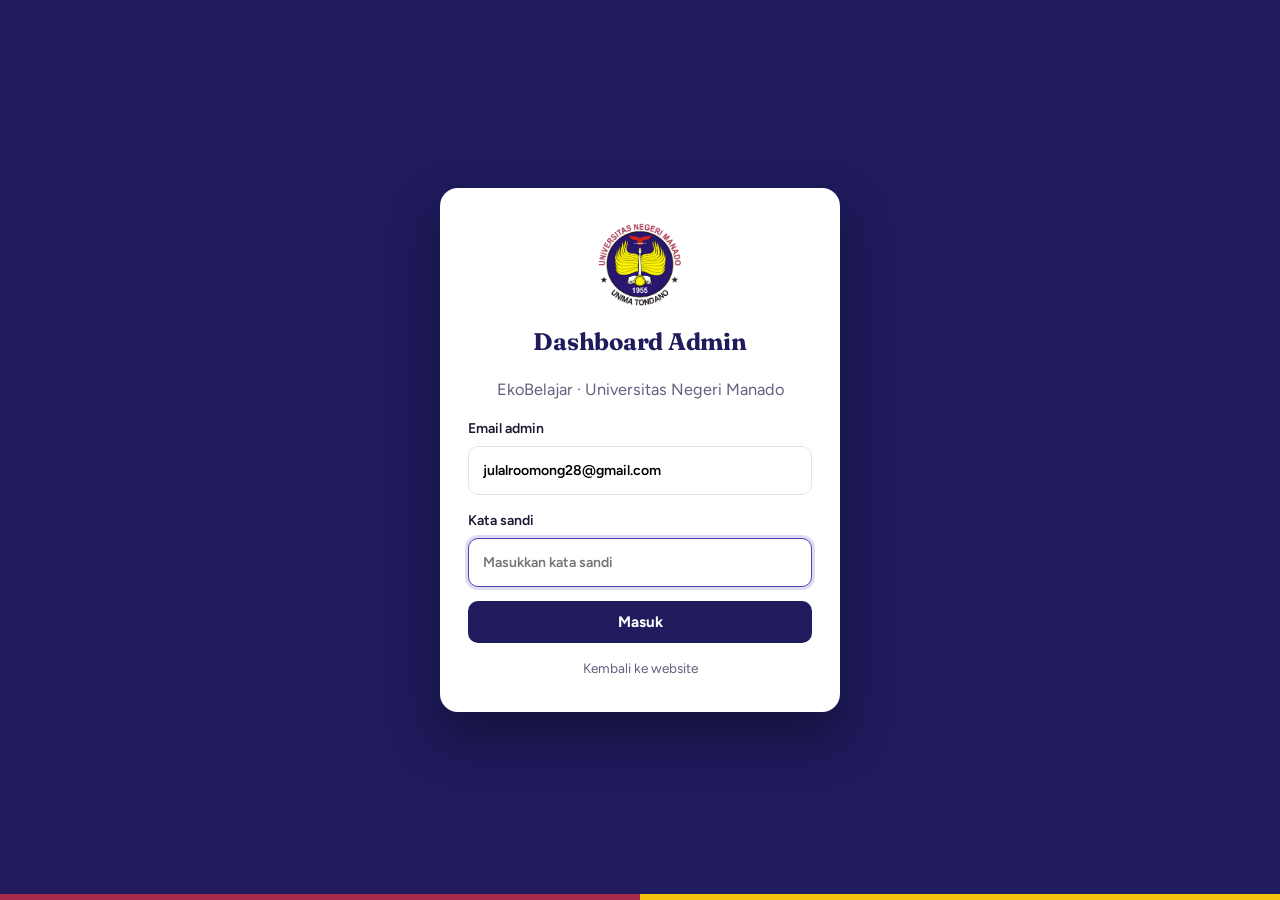
==== admin.html @ b22e3efe "Add files via upload" ====
<!DOCTYPE html>
<html lang="id">
<head>
  <meta charset="UTF-8">
  <meta name="viewport" content="width=device-width, initial-scale=1.0">
  <meta name="robots" content="noindex, nofollow">
  <title>Dashboard Admin - EkoBelajar</title>
  <link rel="preconnect" href="https://fonts.googleapis.com">
  <link rel="preconnect" href="https://fonts.gstatic.com" crossorigin>
  <link href="https://fonts.googleapis.com/css2?family=Fraunces:opsz,wght@9..144,600;9..144,700&family=Figtree:wght@400;500;600;700&display=swap" rel="stylesheet">
  <link rel="stylesheet" href="style.css">
  <link rel="stylesheet" href="admin.css">
</head>
<body class="admin-body">

  <!-- ===== LOGIN ===== -->
  <section id="login" class="login-wrap">
    <form id="loginForm" class="login-card" autocomplete="off">
      <img src="logo-unima.png" alt="Logo UNIMA" class="login-logo">
      <h1>Dashboard Admin</h1>
      <p class="muted">EkoBelajar · Universitas Negeri Manado</p>
      <label id="emailWrap" hidden>Email admin
        <input type="email" id="loginEmail" placeholder="email@contoh.com" autocomplete="username">
      </label>
      <label>Kata sandi
        <input type="password" id="loginPass" placeholder="Masukkan kata sandi" autofocus required>
      </label>
      <div id="loginMsg" class="ad-msg bad" hidden></div>
      <button type="submit" id="loginBtn" class="ad-primary wide">Masuk</button>
      <a href="index.html" class="back-link">Kembali ke website</a>
    </form>
  </section>

  <!-- ===== DASHBOARD ===== -->
  <div id="app" hidden>
    <header class="ad-top">
      <div class="container ad-top-in">
        <div class="ad-brand"><img src="logo-unima.png" alt=""><div><b>Dashboard Admin</b><small>EkoBelajar</small></div></div>
        <div class="ad-top-actions">
          <a href="index.html" target="_blank" rel="noopener" class="ad-link">Lihat website</a>
          <button type="button" id="logoutBtn" class="ad-ghost">Keluar</button>
        </div>
      </div>
    </header>

    <main class="container ad-main">

      <div class="ad-stats" id="stats"></div>

      <div class="ad-tabs" id="tabs">
        <button data-tab="lesson" class="active">Materi</button>
        <button data-tab="quiz">Kuis</button>
        <button data-tab="security">Keamanan</button>
      </div>
      <div id="adMsg" class="ad-msg" hidden></div>

      <!-- MATERI -->
      <section data-pane="lesson" class="ad-card">
        <h2 id="lfHeading">Tambah Materi Baru</h2>
        <form id="lessonForm" class="ad-form" autocomplete="off">
          <input type="hidden" id="lfId">
          <label>Judul materi *<input id="lfTitle" required placeholder="mis. Elastisitas Permintaan"></label>
          <div class="ad-row">
            <label>Topik *<input id="lfTopic" list="topicList" required placeholder="mis. Mikroekonomi"><datalist id="topicList"></datalist></label>
            <label>Menit baca<input id="lfMin" type="number" min="1" max="60" value="3"></label>
          </div>
          <label>Ringkasan singkat<input id="lfSummary" placeholder="Satu kalimat untuk kartu materi"></label>
          <label>Link video YouTube (opsional)<input id="lfVideo" placeholder="https://www.youtube.com/watch?v=..."></label>
          <div class="ad-row">
            <label>Foto/thumbnail (upload)<input id="lfFile" type="file" accept="image/*"></label>
            <label>atau URL foto<input id="lfImgUrl" placeholder="https://..."></label>
          </div>
          <small class="ad-hint">Kosongkan foto jika ada video: thumbnail asli YouTube dipakai otomatis.</small>
          <label>Isi materi *<textarea id="lfContent" rows="9" required placeholder="Tulis paragraf biasa.&#10;Baris kosong = paragraf baru.&#10;## Subjudul&#10;- poin daftar&#10;- **kata tebal**"></textarea></label>
          <label>Poin penting (satu poin per baris)<textarea id="lfPoints" rows="3"></textarea></label>
          <div class="ad-actions">
            <button type="submit" class="ad-primary" id="lfSubmit">Tambah Materi</button>
            <button type="button" id="lfCancel" hidden>Batal edit</button>
          </div>
        </form>
        <h3 class="ad-h">Daftar materi</h3>
        <div id="lessonList" class="ad-list"></div>
      </section>

      <!-- KUIS -->
      <section data-pane="quiz" class="ad-card" hidden>
        <h2 id="qfHeading">Tambah Soal Kuis</h2>
        <form id="quizForm" class="ad-form" autocomplete="off">
          <input type="hidden" id="qfIdx">
          <label>Pertanyaan *<textarea id="qfQ" rows="2" required></textarea></label>
          <p class="ad-hint">Isi 2–4 pilihan, lalu klik bulatan di kiri untuk menandai jawaban yang benar.</p>
          <div id="qfOpts"></div>
          <label>Penjelasan jawaban (opsional)<input id="qfWhy"></label>
          <div class="ad-actions">
            <button type="submit" class="ad-primary" id="qfSubmit">Tambah Soal</button>
            <button type="button" id="qfCancel" hidden>Batal edit</button>
          </div>
        </form>
        <h3 class="ad-h">Daftar soal</h3>
        <div id="quizList" class="ad-list"></div>
      </section>

      <!-- KEAMANAN -->
      <section data-pane="security" class="ad-card" hidden>
        <h2>Ganti kata sandi</h2>
        <div id="passStatus" class="ad-status"></div>
        <form id="passForm" class="ad-form narrow" autocomplete="off">
          <label>Kata sandi saat ini<input type="password" id="pwOld" required></label>
          <label>Kata sandi baru (min. 6 karakter)<input type="password" id="pwNew" minlength="6" required></label>
          <label>Ulangi kata sandi baru<input type="password" id="pwNew2" minlength="6" required></label>
          <div class="ad-actions"><button type="submit" class="ad-primary">Simpan kata sandi</button></div>
        </form>
        <div class="ad-note-box" id="passNote">
          <b>Cara kerja:</b> kata sandi admin disimpan di server Firebase. Setelah disimpan, kata sandi baru langsung berlaku di semua perangkat
          dan kata sandi lama berhenti berlaku. Tidak perlu mengunduh atau menimpa file apa pun.<br><br>
          <b>Catatan keamanan:</b> halaman admin ini hanya mengatur siapa yang bisa membuka dashboard. Materi dan soal tambahan masih tersimpan di browser ini.
        </div>
      </section>
    </main>
  </div>

  <script src="config.js"></script>
  <script src="data.js"></script>
  <script src="admin.js"></script>
</body>
</html>
---- style.css ----
/* EkoBelajar - warna diambil dari logo UNIMA: biru tua, merah marun, kuning emas */
:root {
  --navy: #1f1b5c; --navy-deep: #151240; --primary: #2a2578; --primary-dark: #1f1b5c; --primary-light: #4b44b8;
  --crimson: #a62b4b; --gold: #f4c20d; --accent: #f4c20d;
  --bg: #f6f5fb; --card: #fff; --line: #e3e1f1; --text: #1b1a33; --muted: #62607f;
  --tint: #ece9fb; --ok: #15803d; --bad: #b91c1c;
  --radius: 14px;
  --shadow: 0 1px 2px rgba(31,27,92,.06), 0 6px 18px rgba(31,27,92,.07);
  --shadow-lg: 0 2px 4px rgba(31,27,92,.08), 0 16px 36px rgba(31,27,92,.16);
  --serif: "Fraunces", Georgia, "Times New Roman", serif;
  --sans: "Figtree", "Segoe UI", system-ui, sans-serif;
}
* { box-sizing: border-box; margin: 0; padding: 0; }
html { scroll-behavior: smooth; scroll-padding-top: 80px; }
body { font-family: var(--sans); background: var(--bg); color: var(--text); line-height: 1.65; font-size: 1.02rem; -webkit-font-smoothing: antialiased; }
:focus-visible { outline: 3px solid var(--gold); outline-offset: 2px; }
.container { width: min(1120px, 92%); margin: 0 auto; }
h1, h2, h3 { font-family: var(--serif); letter-spacing: -.01em; }

/* Bar kampus */
.campusbar { background: #fff; box-shadow: 0 3px 0 var(--gold), 0 6px 0 var(--crimson); position: relative; z-index: 11; }
.campus-inner { display: flex; align-items: center; gap: 14px; padding: 10px 0; }
.logo-slot { position: relative; width: 56px; height: 56px; flex: none; display: grid; place-items: center; }
.logo-slot img { max-width: 100%; max-height: 100%; object-fit: contain; display: block; }
.logo-hint { display: none; font-size: .58rem; line-height: 1.15; text-align: center; color: var(--muted); font-weight: 700; }
.logo-slot.empty { border: 2px dashed var(--line); border-radius: 12px; }
.logo-slot.empty img { display: none; }
.logo-slot.empty .logo-hint { display: block; }
.campus-text { display: flex; flex-direction: column; line-height: 1.25; }
.campus-text strong { font-family: var(--serif); font-size: 1.15rem; color: var(--navy); }
.campus-text small { color: var(--muted); font-size: .85rem; }

/* Navbar */
.navbar { background: rgba(255,255,255,.9); backdrop-filter: blur(10px); border-bottom: 1px solid var(--line); position: sticky; top: 0; z-index: 10; }
.nav-inner { display: flex; justify-content: space-between; align-items: center; padding: 10px 0; }
.logo { font-family: var(--serif); font-weight: 700; font-size: 1.25rem; color: var(--navy); text-decoration: none; display: flex; align-items: center; gap: 10px; }
.navbar nav { display: flex; gap: 4px; }
.navbar nav a { color: var(--text); text-decoration: none; font-weight: 600; font-size: .95rem; padding: 8px 14px; border-radius: 8px; }
.navbar nav a:hover { background: var(--tint); color: var(--navy); }

/* Hero */
.hero { background: var(--navy); color: #fff; padding: 64px 0 72px; position: relative; overflow: hidden; }
.hero::after { content: ""; position: absolute; inset: auto 0 0 0; height: 5px; background: linear-gradient(90deg, var(--crimson) 0 50%, var(--gold) 50%); }
.hero-inner { display: grid; grid-template-columns: 1.1fr .9fr; gap: 48px; align-items: center; }
.pill { display: inline-block; background: rgba(255,255,255,.1); border: 1px solid rgba(255,255,255,.22); padding: 5px 14px; border-radius: 999px; font-size: .85rem; font-weight: 600; margin-bottom: 18px; }
.hero h1 { font-size: clamp(2.1rem, 4.8vw, 3.4rem); line-height: 1.12; font-weight: 700; margin-bottom: 16px; }
.hero p { max-width: 520px; color: rgba(255,255,255,.88); font-size: 1.06rem; margin-bottom: 26px; }
.hero-actions { display: flex; gap: 12px; flex-wrap: wrap; }
.btn { display: inline-block; background: var(--gold); color: var(--navy-deep); padding: 12px 26px; border-radius: 10px; text-decoration: none; font-weight: 700; transition: background .2s; }
.btn:hover { background: #ffd43b; }
.btn.ghost { background: transparent; color: #fff; border: 2px solid rgba(255,255,255,.5); padding: 10px 24px; }
.btn.ghost:hover { background: rgba(255,255,255,.12); }
.stats { display: flex; gap: 28px; margin-top: 34px; flex-wrap: wrap; }
.stats div { border-left: 3px solid var(--gold); padding-left: 12px; }
.stats b { display: block; font-family: var(--serif); font-size: 1.7rem; line-height: 1.1; }
.stats span { font-size: .85rem; color: rgba(255,255,255,.75); }
.hero-art { background: #fff; border-radius: 18px; padding: 14px; box-shadow: 0 24px 50px rgba(0,0,0,.35); }
.hero-art svg { width: 100%; height: auto; display: block; }
.hero-art { animation: bob 6s ease-in-out infinite; }
@keyframes bob { 50% { transform: translateY(-8px); } }
.hero-art .bar { transform-box: fill-box; transform-origin: bottom; animation: grow .8s var(--d) cubic-bezier(.2,.8,.2,1) backwards, breathe 3.6s calc(var(--d) + 1.8s) ease-in-out infinite; }
.hero-art .trend { stroke-dasharray: 300; animation: draw 1.1s 1.1s ease-out backwards; }
.hero-art .late { animation: show .5s 1.3s backwards; }
.hero-art .arrow { transform-box: fill-box; transform-origin: center; animation: show .3s 2.1s backwards, nudge 1.6s 2.4s ease-in-out infinite; }
.hero-art .cn { animation: drop .7s var(--d) cubic-bezier(.3,1.4,.5,1) backwards; }
.hero-art .fall { opacity: 0; animation: fall 3.2s 3s ease-in infinite; }
.hero-art .spark { opacity: 0; transform-box: fill-box; transform-origin: center; animation: twinkle 2.7s ease-in-out infinite; }
@keyframes grow { from { transform: scaleY(0); } }
@keyframes breathe { 50% { transform: scaleY(1.07); } }
@keyframes draw { from { stroke-dashoffset: 300; } }
@keyframes show { from { opacity: 0; } }
@keyframes nudge { 50% { transform: translate(5px, -4px); } }
@keyframes drop { from { opacity: 0; transform: translateY(-80px); } }
@keyframes fall { 0% { opacity: 0; transform: translateY(0); } 15% { opacity: 1; } 80% { opacity: 1; transform: translateY(94px); } 100% { opacity: 0; transform: translateY(98px); } }
@keyframes twinkle { 0%, 100% { opacity: 0; transform: scale(.3) rotate(0); } 50% { opacity: 1; transform: scale(1) rotate(45deg); } }

/* Section */
section { padding: 52px 0 8px; }
.sec-head { margin-bottom: 22px; }
h2 { font-size: 1.9rem; font-weight: 700; color: var(--navy); line-height: 1.2; }
.sec-sub { color: var(--muted); margin-top: 6px; max-width: 60ch; }

.progress-wrap { background: #fff; border: 1px solid var(--line); border-radius: var(--radius); padding: 14px 18px; margin-bottom: 18px; }
.progress-label { display: flex; justify-content: space-between; gap: 10px; font-size: .9rem; font-weight: 600; margin-bottom: 8px; }
.progress { height: 8px; background: var(--tint); border-radius: 999px; overflow: hidden; }
#progressBar { height: 100%; width: 0; background: var(--crimson); border-radius: 999px; transition: width .5s; }

.toolbar { display: flex; flex-wrap: wrap; gap: 12px; align-items: center; margin-bottom: 24px; }
#search { flex: 1 1 240px; padding: 11px 18px; border: 1.5px solid var(--line); background: #fff; border-radius: 10px; font: inherit; }
#search:focus { outline: none; border-color: var(--primary-light); box-shadow: 0 0 0 3px rgba(75,68,184,.18); }
.filters { display: flex; flex-wrap: wrap; gap: 8px; }
.filter-btn { border: 1.5px solid var(--line); background: #fff; padding: 8px 16px; border-radius: 999px; cursor: pointer; font: inherit; font-size: .88rem; font-weight: 600; color: var(--text); }
.filter-btn:hover { border-color: var(--primary-light); }
.filter-btn.active { background: var(--navy); border-color: var(--navy); color: #fff; }

/* Kartu materi */
.grid { display: grid; grid-template-columns: repeat(auto-fill, minmax(290px, 1fr)); gap: 22px; }
.card { position: relative; background: var(--card); border-radius: var(--radius); overflow: hidden; border: 1px solid var(--line); box-shadow: var(--shadow); cursor: pointer; transition: box-shadow .2s, border-color .2s; display: flex; flex-direction: column; text-align: left; font: inherit; color: inherit; }
.card:hover, .card:focus-visible { box-shadow: var(--shadow-lg); border-color: #c9c5ea; }
.thumb { position: relative; aspect-ratio: 16/10; overflow: hidden; background: var(--tint); }
.thumb img { width: 100%; height: 100%; object-fit: cover; display: block; }
.cover { width: 100%; height: 100%; display: grid; place-items: center; font-size: 4rem; background: var(--g); position: relative; }
.cover span { filter: drop-shadow(0 6px 10px rgba(0,0,0,.25)); }
.play { position: absolute; right: 10px; bottom: 10px; background: rgba(21,18,64,.85); color: #fff; font-size: .75rem; font-weight: 600; padding: 4px 11px; border-radius: 999px; }
.badge-done { position: absolute; left: 10px; top: 10px; background: var(--ok); color: #fff; font-size: .75rem; font-weight: 700; padding: 3px 11px; border-radius: 999px; }
.card-body { padding: 16px 18px 18px; display: flex; flex-direction: column; flex: 1; }
.card-body h3 { font-size: 1.12rem; margin: 8px 0 4px; line-height: 1.3; color: var(--navy); }
.card-body p { color: var(--muted); font-size: .92rem; flex: 1; }
.open-link { margin-top: 12px; font-weight: 700; color: var(--crimson); font-size: .92rem; }
.tag { display: inline-block; background: var(--tint); color: var(--navy); font-size: .76rem; font-weight: 700; padding: 3px 11px; border-radius: 999px; width: fit-content; }
.empty { color: var(--muted); text-align: center; padding: 30px; }

/* Modal */
.modal { position: fixed; inset: 0; background: rgba(21,18,64,.72); backdrop-filter: blur(4px); display: flex; align-items: center; justify-content: center; padding: 16px; z-index: 50; animation: fade .2s; }
.modal[hidden] { display: none; }
@keyframes fade { from { opacity: 0; } }
@keyframes pop { from { opacity: 0; transform: translateY(16px); } }
.modal-box { background: #fff; border-radius: 18px; width: min(800px, 100%); max-height: 92vh; overflow-y: auto; position: relative; animation: pop .25s; }
.modal-pad { padding: 22px 30px 28px; }
.close { position: absolute; top: 12px; right: 14px; width: 38px; height: 38px; border-radius: 50%; background: rgba(21,18,64,.7); border: none; font-size: 1.6rem; line-height: 1; cursor: pointer; color: #fff; z-index: 3; }
.close:hover { background: var(--crimson); }
.modal-media { background: #000; }
.modal-media img, .modal-media video { width: 100%; display: block; }
.modal-media .ratio { position: relative; padding-top: 56.25%; }
.modal-media iframe { position: absolute; inset: 0; width: 100%; height: 100%; border: 0; }
.modal-media .cover { aspect-ratio: 16/5; font-size: 3.6rem; }
.modal-media .yt-link { display: block; text-align: center; padding: 10px; background: var(--navy-deep); color: #fff; font-size: .85rem; font-weight: 600; text-decoration: none; }
.modal-media .yt-link:hover { background: var(--crimson); }
.modal-meta { display: flex; align-items: center; gap: 12px; flex-wrap: wrap; }
.time { color: var(--muted); font-size: .85rem; }
#modalTitle { font-size: 1.75rem; margin: 8px 0 12px; line-height: 1.2; color: var(--navy); }
.modal-body { max-width: 68ch; }
.modal-body p { margin-bottom: 12px; }
.modal-body h4 { margin: 20px 0 6px; color: var(--navy); font-family: var(--serif); font-size: 1.12rem; }
.modal-body ul { margin: 8px 0 12px 22px; }
.modal-body li { margin-bottom: 6px; }
.diagram { background: var(--bg); border: 1px solid var(--line); border-radius: 12px; padding: 12px; margin: 14px 0; }
.diagram svg { width: 100%; max-width: 380px; height: auto; display: block; margin: 0 auto; }
.diagram figcaption { text-align: center; color: var(--muted); font-size: .82rem; margin-top: 6px; }
.example { background: #fff8e1; border-left: 4px solid var(--gold); padding: 12px 16px; border-radius: 4px 10px 10px 4px; margin: 14px 0; }
.points { background: var(--tint); border-radius: 12px; padding: 16px 20px; margin-top: 16px; }
.points:empty { display: none; }
.points h4 { color: var(--navy); margin-bottom: 6px; font-family: var(--serif); }
.points ul { margin-left: 20px; }
.modal-nav { display: flex; justify-content: space-between; align-items: center; gap: 10px; margin-top: 22px; flex-wrap: wrap; }
.nav-btn { background: #fff; border: 1.5px solid var(--line); color: var(--text); padding: 9px 18px; border-radius: 10px; cursor: pointer; font: inherit; font-weight: 600; }
.nav-btn:hover:not(:disabled) { border-color: var(--navy); color: var(--navy); }
.nav-btn:disabled { opacity: .35; cursor: default; }
.done-btn { background: var(--navy); color: #fff; border: none; padding: 10px 22px; border-radius: 10px; cursor: pointer; font: inherit; font-weight: 700; }
.done-btn:hover { background: var(--primary-light); }
.done-btn.is-done { background: var(--ok); }

/* Kuis */
.quiz { background: #fff; border: 1px solid var(--line); border-radius: var(--radius); padding: 28px; box-shadow: var(--shadow); margin-bottom: 30px; max-width: 760px; }
.quiz h3 { margin-bottom: 16px; font-size: 1.3rem; line-height: 1.35; color: var(--navy); }
.quiz-bar { height: 6px; background: var(--tint); border-radius: 999px; overflow: hidden; margin-bottom: 14px; }
.quiz-bar div { height: 100%; background: var(--crimson); transition: width .4s; }
.quiz .info { color: var(--muted); font-size: .9rem; margin-bottom: 8px; font-weight: 600; }
#opts { counter-reset: o; }
.option { display: flex; align-items: center; gap: 12px; width: 100%; text-align: left; padding: 12px 16px; margin-bottom: 10px; border: 1.5px solid var(--line); background: #fff; border-radius: 10px; cursor: pointer; font: inherit; color: var(--text); }
.option::before { counter-increment: o; content: counter(o, upper-alpha); flex: none; width: 28px; height: 28px; border-radius: 50%; background: var(--tint); color: var(--navy); font-weight: 700; font-size: .85rem; display: grid; place-items: center; }
.option:hover:not(:disabled) { border-color: var(--primary-light); background: #f8f7ff; }
.option:disabled { cursor: default; }
.option.correct { background: #e8f7ee; border-color: var(--ok); }
.option.correct::before { content: "✓"; background: var(--ok); color: #fff; }
.option.wrong { background: #fdecec; border-color: var(--bad); }
.option.wrong::before { content: "✕"; background: var(--bad); color: #fff; }
.next { margin-top: 8px; background: var(--navy); color: #fff; border: none; padding: 11px 26px; border-radius: 10px; cursor: pointer; font: inherit; font-weight: 700; }
.next:hover { background: var(--primary-light); }
.result { text-align: center; padding: 10px; }
.result .big { font-family: var(--serif); font-size: 3.4rem; font-weight: 700; color: var(--crimson); line-height: 1.2; }

.about { background: #fff; border: 1px solid var(--line); border-radius: var(--radius); padding: 22px 26px; max-width: 760px; }
.team-title { margin: 28px 0 12px; font-size: 1.25rem; color: var(--navy); }
.team-stage { position: relative; }
.team { display: grid; grid-template-columns: repeat(auto-fit, minmax(240px, 1fr)); gap: 22px; max-width: 640px; position: relative; z-index: 1; }
.member { position: relative; overflow: hidden; background: #fff; border: 1px solid var(--line); border-radius: 18px; padding: 0 20px 24px; text-align: center; box-shadow: var(--shadow); transform: perspective(800px) rotateX(var(--rx, 0deg)) rotateY(var(--ry, 0deg)); transition: transform .15s ease-out, box-shadow .3s; }
.member:hover { box-shadow: var(--shadow-lg); }
.member::before { content: ""; display: block; height: 84px; margin: 0 -20px; background: linear-gradient(120deg, var(--navy), #3a34a0 55%, var(--crimson)); background-size: 220% 100%; animation: band 7s ease-in-out infinite alternate; }
.member::after { content: ""; position: absolute; top: 0; left: -60%; width: 35%; height: 84px; background: linear-gradient(100deg, transparent, rgba(255,255,255,.4), transparent); transform: skewX(-20deg); transition: left .9s; }
.member:hover::after { left: 130%; }
.avatar-ring { position: relative; width: 98px; height: 98px; margin: -49px auto 12px; }
.avatar-ring::before { content: ""; position: absolute; inset: 0; border-radius: 50%; background: conic-gradient(var(--gold), var(--crimson), var(--navy), var(--gold)); animation: spin 5s linear infinite; }
.avatar { position: absolute; inset: 5px; border-radius: 50%; background: var(--navy); color: #fff; font-family: var(--serif); font-weight: 700; font-size: 1.9rem; display: grid; place-items: center; border: 3px solid #fff; animation: pulse 3.2s ease-in-out infinite; }
.avatar.alt { background: var(--crimson); }
.member h4 { font-family: var(--serif); font-size: 1.25rem; color: var(--navy); line-height: 1.3; }
.nim { display: inline-block; margin: 8px 0 6px; padding: 3px 14px; border-radius: 999px; background: #fff4cc; color: #6b4e00; font-weight: 700; font-size: .85rem; }
.member p { color: var(--muted); font-size: .9rem; }
.js .reveal:not(.in) { opacity: 0; }
.reveal.in { animation: rise .8s var(--d, 0s) cubic-bezier(.2,.8,.2,1) backwards; }
@keyframes rise { from { opacity: 0; transform: translateY(36px) scale(.95); } }
@keyframes spin { to { transform: rotate(360deg); } }
@keyframes band { to { background-position: 100% 0; } }
@keyframes pulse { 50% { transform: scale(1.05); } }
@media (prefers-reduced-motion: reduce) {
  .member, .member::before, .avatar-ring::before, .avatar, .reveal.in { animation: none; transition: none; }
  .js .reveal:not(.in) { opacity: 1; }
}
code { background: var(--tint); padding: 2px 8px; border-radius: 6px; font-size: .9em; }
.footer { text-align: center; padding: 26px 0; margin-top: 48px; background: var(--navy-deep); color: rgba(255,255,255,.78); font-size: .9rem; }
.foot-admin { color: inherit; opacity: .55; text-decoration: none; font-size: .85em; }
.foot-admin:hover { opacity: 1; text-decoration: underline; }

@media (max-width: 800px) {
  .hero { padding: 44px 0 56px; }
  .hero-inner { grid-template-columns: 1fr; gap: 32px; }
  .hero-art { max-width: 380px; }
}
@media (max-width: 600px) {
  .navbar nav a { padding: 6px 10px; font-size: .9rem; }
  .campus-text strong { font-size: 1rem; }
  .modal-pad { padding: 18px; }
  #modalTitle { font-size: 1.4rem; }
  .modal-nav { justify-content: center; }
  .quiz { padding: 20px 16px; }
}
@media (prefers-reduced-motion: reduce) {
  html { scroll-behavior: auto; }
  .hero-art, .hero-art * { animation: none !important; }
  .hero-art .fall, .hero-art .spark { display: none; }
  .modal, .modal-box { animation: none; }
}
---- admin.css ----
[hidden] { display: none !important; }
.admin-body { background: var(--bg); min-height: 100vh; }
.muted { color: var(--muted); }

/* Login */
.login-wrap { min-height: 100vh; display: grid; place-items: center; padding: 20px; background: var(--navy); position: relative; }
.login-wrap::after { content: ""; position: absolute; inset: auto 0 0 0; height: 6px; background: linear-gradient(90deg, var(--crimson) 0 50%, var(--gold) 50%); }
.login-card { background: #fff; border-radius: 18px; padding: 32px 28px; width: min(400px, 100%); display: grid; gap: 14px; text-align: center; box-shadow: 0 24px 50px rgba(0,0,0,.35); }
.login-card label { display: grid; gap: 6px; text-align: left; font-weight: 600; font-size: .88rem; }
.login-card input { padding: 12px 14px; border: 1.5px solid var(--line); border-radius: 10px; font: inherit; }
.login-card input:focus { outline: none; border-color: var(--primary-light); box-shadow: 0 0 0 3px rgba(75,68,184,.18); }
.login-logo { width: 88px; height: 88px; object-fit: contain; margin: 0 auto; }
.login-card h1 { font-size: 1.5rem; color: var(--navy); }
.back-link { color: var(--muted); font-size: .85rem; text-decoration: none; }
.back-link:hover { color: var(--navy); text-decoration: underline; }
.wide { width: 100%; padding: 12px; }
.login-card .ad-primary { background: var(--navy); color: #fff; border: none; border-radius: 10px; font: 700 .95rem var(--sans); cursor: pointer; }
.login-card .ad-primary:hover { background: var(--primary-light); }

/* Header */
.ad-top { background: #fff; border-bottom: 1px solid var(--line); box-shadow: 0 3px 0 var(--gold), 0 6px 0 var(--crimson); position: sticky; top: 0; z-index: 20; }
.ad-top-in { display: flex; justify-content: space-between; align-items: center; padding: 10px 0; gap: 12px; }
.ad-brand { display: flex; align-items: center; gap: 12px; }
.ad-brand img { width: 44px; height: 44px; object-fit: contain; }
.ad-brand b { display: block; line-height: 1.2; font-family: var(--serif); color: var(--navy); }
.ad-brand small { color: var(--muted); }
.ad-top-actions { display: flex; gap: 10px; align-items: center; }
.ad-link { color: var(--navy); text-decoration: none; font-weight: 600; font-size: .88rem; padding: 8px 14px; border-radius: 8px; }
.ad-link:hover { background: var(--tint); }
.ad-ghost { background: #fff; color: var(--navy); border: 1.5px solid var(--navy); padding: 7px 16px; border-radius: 8px; font: 700 .85rem var(--sans); cursor: pointer; }
.ad-ghost:hover { background: var(--navy); color: #fff; }

.ad-main { padding: 28px 0 60px; }
.ad-warn { background: #fff4d6; color: #7a5200; border: 1px solid #f3d98a; padding: 12px 16px; border-radius: 10px; margin-bottom: 16px; font-size: .9rem; }
.ad-stats { display: grid; grid-template-columns: repeat(auto-fit, minmax(160px, 1fr)); gap: 14px; margin-bottom: 22px; }
.ad-stat { background: #fff; border: 1px solid var(--line); border-radius: 12px; padding: 14px 18px; border-top: 3px solid var(--crimson); }
.ad-stat:nth-child(even) { border-top-color: var(--gold); }
.ad-stat b { display: block; font-family: var(--serif); font-size: 1.8rem; line-height: 1.1; color: var(--navy); }
.ad-stat span { color: var(--muted); font-size: .82rem; font-weight: 600; }

.ad-tabs { display: flex; gap: 6px; margin: 14px 0; flex-wrap: wrap; }
.ad-tabs button { background: #fff; border: 1.5px solid var(--line); padding: 9px 16px; border-radius: 999px; font: 700 .9rem var(--sans); color: var(--muted); cursor: pointer; }
.ad-tabs button:hover { border-color: var(--primary-light); color: var(--navy); }
.ad-tabs button.active { background: var(--navy); border-color: var(--navy); color: #fff; }

.ad-card { background: #fff; border: 1px solid var(--line); border-radius: 16px; padding: 24px 26px 28px; box-shadow: var(--shadow); }
.ad-card h2 { margin-bottom: 14px; font-size: 1.3rem; }
.ad-h { margin: 24px 0 8px; font-size: 1.1rem; color: var(--navy); }
.ad-steps { margin: 6px 0 16px 20px; display: grid; gap: 4px; }
.ad-note-box { margin-top: 20px; padding: 14px 16px; background: var(--bg); border: 1px solid var(--line); border-radius: 10px; font-size: .86rem; color: #3b3a58; }
.ad-status { margin: 0 0 16px; padding: 12px 16px; border-radius: 10px; font-size: .9rem; background: #e8f7ee; color: #14532d; }
.ad-status.pending { background: #fff4d6; color: #7a5200; }
.ad-tag { display: inline-block; font-size: .7rem; font-weight: 700; padding: 2px 8px; border-radius: 999px; background: #ebebf3; color: #4a4966; margin-left: 6px; vertical-align: middle; }
.ad-tag.new { background: var(--tint); color: var(--navy); }
.ad-hint, .ad-note { color: var(--muted); font-size: .85rem; }

.ad-form { display: grid; gap: 12px; }
.ad-form.narrow { max-width: 420px; }
.ad-form label { display: grid; gap: 4px; font-size: .85rem; font-weight: 600; }
.ad-form input:not([type=radio]):not([type=file]), .ad-form textarea { width: 100%; padding: 10px 12px; border: 1.5px solid var(--line); border-radius: 10px; font: inherit; font-weight: 400; background: #fff; }
.ad-form input:focus, .ad-form textarea:focus { outline: none; border-color: var(--primary-light); box-shadow: 0 0 0 3px rgba(75,68,184,.18); }
.ad-row { display: grid; grid-template-columns: repeat(auto-fit, minmax(180px, 1fr)); gap: 12px; }
.ad-opt { display: flex; align-items: center; gap: 10px; margin-bottom: 8px; }
.ad-opt input[type=radio] { accent-color: var(--crimson); width: 18px; height: 18px; flex: none; }
.ad-actions { display: flex; flex-wrap: wrap; gap: 10px; }
.ad-actions button, .ad-file, .ad-item button { padding: 9px 18px; border-radius: 8px; border: 1.5px solid var(--line); background: #fff; font: 700 .85rem var(--sans); cursor: pointer; color: var(--text); }
.ad-actions button:hover, .ad-file:hover, .ad-item button:hover { border-color: var(--navy); }
.ad-actions .ad-primary { background: var(--navy); color: #fff; border-color: var(--navy); }
.ad-actions .ad-primary:hover { background: var(--primary-light); border-color: var(--primary-light); }
.ad-danger { color: var(--bad) !important; border-color: #f2c4c4 !important; }
.ad-list { display: grid; gap: 8px; }
.ad-item { display: flex; justify-content: space-between; align-items: center; gap: 12px; padding: 10px 14px; background: var(--bg); border: 1px solid var(--line); border-radius: 10px; font-size: .9rem; }
.ad-item span:last-child { display: flex; gap: 6px; flex: none; }
.ad-item button { padding: 5px 12px; }
.ad-msg { padding: 10px 14px; border-radius: 10px; background: #e8f7ee; color: #14532d; font-weight: 600; font-size: .88rem; margin-bottom: 12px; }
.ad-msg.bad { background: #fdecec; color: #8f1d1d; }
@media (max-width: 640px) { .ad-card { padding: 18px 16px 22px; } .ad-link { display: none; } }
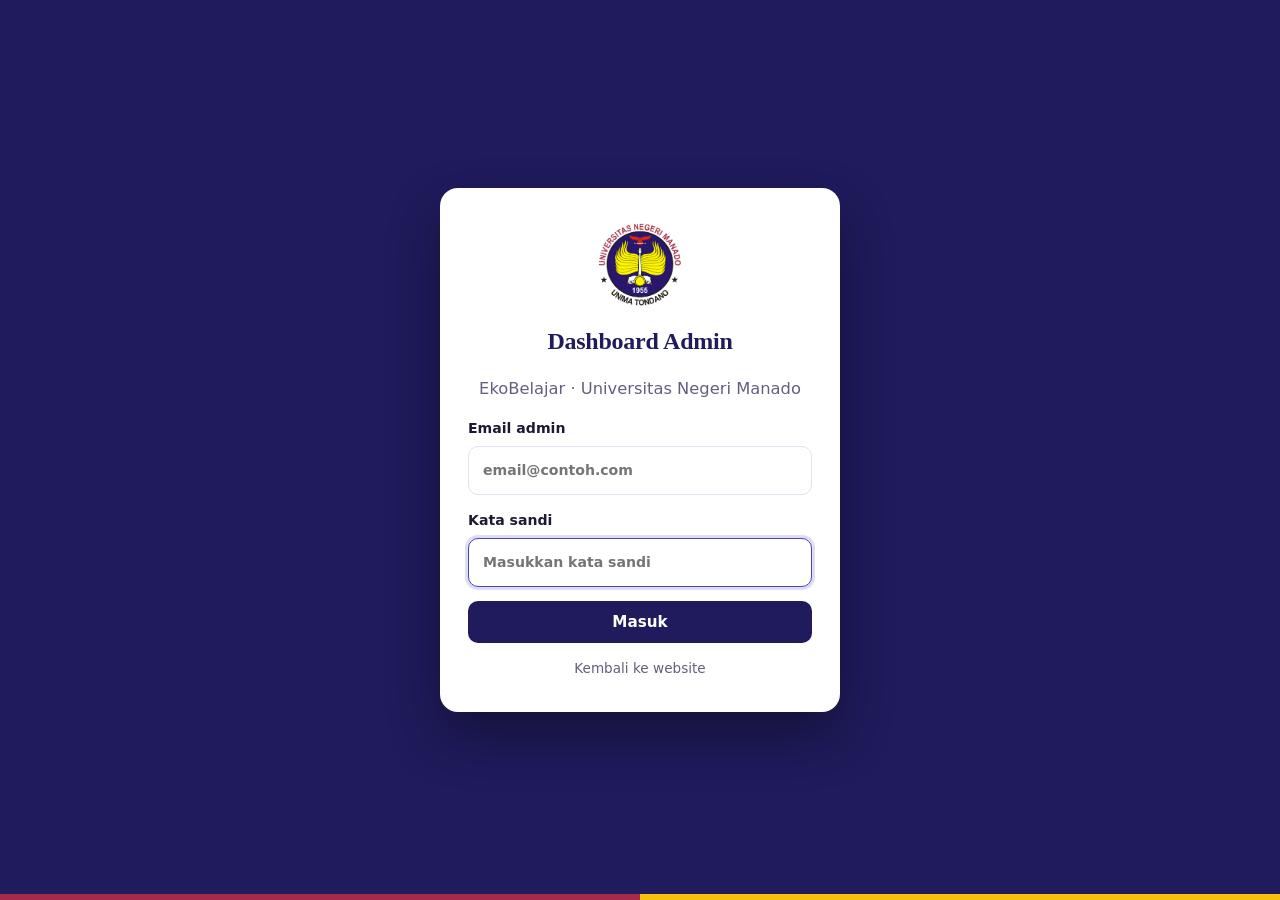
==== commit 8398676e: "Add files via upload" ====
--- a/admin.html
+++ b/admin.html
@@ -4,6 +4,9 @@
   <meta charset="UTF-8">
   <meta name="viewport" content="width=device-width, initial-scale=1.0">
   <meta name="robots" content="noindex, nofollow">
+  <meta http-equiv="Content-Security-Policy" content="default-src 'self'; script-src 'self'; style-src 'self' 'unsafe-inline' https://fonts.googleapis.com; font-src https://fonts.gstatic.com; img-src 'self' data: https:; media-src 'self' data:; frame-src https://www.youtube.com; connect-src 'self' https://identitytoolkit.googleapis.com; object-src 'none'; base-uri 'self'; form-action 'self'">
+  <meta name="referrer" content="strict-origin-when-cross-origin">
+  <script src="security.js"></script>
   <title>Dashboard Admin - EkoBelajar</title>
   <link rel="preconnect" href="https://fonts.googleapis.com">
   <link rel="preconnect" href="https://fonts.gstatic.com" crossorigin>
@@ -20,7 +23,7 @@
       <h1>Dashboard Admin</h1>
       <p class="muted">EkoBelajar · Universitas Negeri Manado</p>
       <label id="emailWrap" hidden>Email admin
-        <input type="email" id="loginEmail" placeholder="email@contoh.com" autocomplete="username">
+        <input type="email" id="loginEmail" placeholder="email@contoh.com" autocomplete="username" spellcheck="false">
       </label>
       <label>Kata sandi
         <input type="password" id="loginPass" placeholder="Masukkan kata sandi" autofocus required>
@@ -106,8 +109,8 @@
         <div id="passStatus" class="ad-status"></div>
         <form id="passForm" class="ad-form narrow" autocomplete="off">
           <label>Kata sandi saat ini<input type="password" id="pwOld" required></label>
-          <label>Kata sandi baru (min. 6 karakter)<input type="password" id="pwNew" minlength="6" required></label>
-          <label>Ulangi kata sandi baru<input type="password" id="pwNew2" minlength="6" required></label>
+          <label>Kata sandi baru (min. 10 karakter, huruf dan angka)<input type="password" id="pwNew" minlength="10" required></label>
+          <label>Ulangi kata sandi baru<input type="password" id="pwNew2" minlength="10" required></label>
           <div class="ad-actions"><button type="submit" class="ad-primary">Simpan kata sandi</button></div>
         </form>
         <div class="ad-note-box" id="passNote">
--- a/style.css
+++ b/style.css
@@ -173,7 +173,7 @@
 .about { background: #fff; border: 1px solid var(--line); border-radius: var(--radius); padding: 22px 26px; max-width: 760px; }
 .team-title { margin: 28px 0 12px; font-size: 1.25rem; color: var(--navy); }
 .team-stage { position: relative; }
-.team { display: grid; grid-template-columns: repeat(auto-fit, minmax(240px, 1fr)); gap: 22px; max-width: 640px; position: relative; z-index: 1; }
+.team { display: grid; grid-template-columns: repeat(auto-fit, minmax(240px, 1fr)); gap: 22px; max-width: 960px; position: relative; z-index: 1; }
 .member { position: relative; overflow: hidden; background: #fff; border: 1px solid var(--line); border-radius: 18px; padding: 0 20px 24px; text-align: center; box-shadow: var(--shadow); transform: perspective(800px) rotateX(var(--rx, 0deg)) rotateY(var(--ry, 0deg)); transition: transform .15s ease-out, box-shadow .3s; }
 .member:hover { box-shadow: var(--shadow-lg); }
 .member::before { content: ""; display: block; height: 84px; margin: 0 -20px; background: linear-gradient(120deg, var(--navy), #3a34a0 55%, var(--crimson)); background-size: 220% 100%; animation: band 7s ease-in-out infinite alternate; }
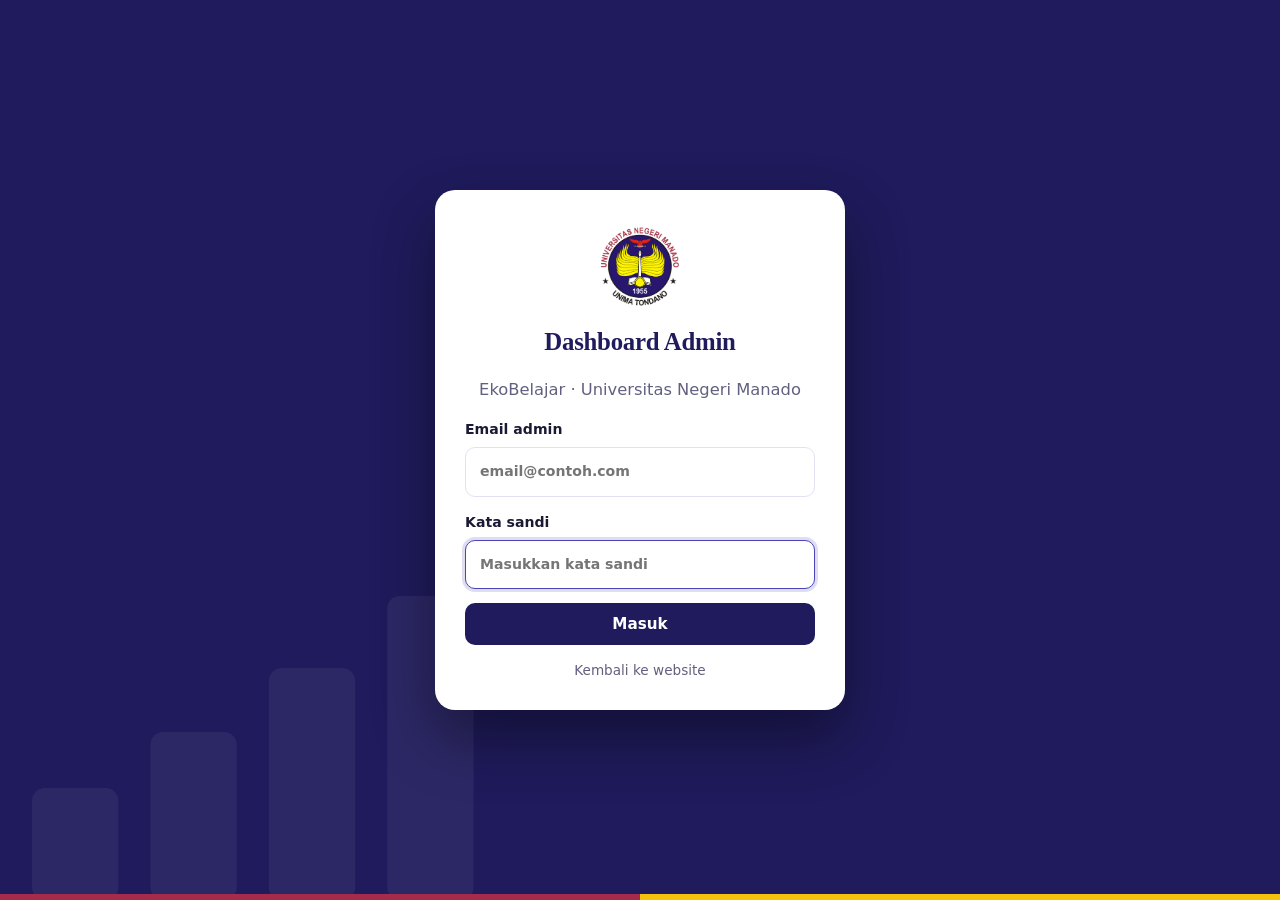
==== commit f2608f09: "Add files via upload" ====
--- a/admin.html
+++ b/admin.html
@@ -35,76 +35,121 @@
   </section>
 
   <!-- ===== DASHBOARD ===== -->
-  <div id="app" hidden>
-    <header class="ad-top">
-      <div class="container ad-top-in">
-        <div class="ad-brand"><img src="logo-unima.png" alt=""><div><b>Dashboard Admin</b><small>EkoBelajar</small></div></div>
-        <div class="ad-top-actions">
-          <a href="index.html" target="_blank" rel="noopener" class="ad-link">Lihat website</a>
-          <button type="button" id="logoutBtn" class="ad-ghost">Keluar</button>
-        </div>
+  <div id="app" class="ad-shell" hidden>
+
+    <aside class="ad-side">
+      <div class="ad-brand">
+        <img src="logo-unima.png" alt="">
+        <div><b>EkoBelajar</b><small>Dashboard admin</small></div>
       </div>
-    </header>
 
-    <main class="container ad-main">
+      <nav class="ad-tabs" id="tabs" aria-label="Menu dashboard">
+        <button type="button" data-tab="lesson" class="active">
+          <svg viewBox="0 0 24 24" aria-hidden="true"><path d="M4 5.5A2.5 2.5 0 0 1 6.5 3H20v15H6.5A2.5 2.5 0 0 0 4 20.5v-15Z"/><path d="M4 20.5A2.5 2.5 0 0 0 6.5 23H20v-5"/></svg>
+          Materi
+        </button>
+        <button type="button" data-tab="quiz">
+          <svg viewBox="0 0 24 24" aria-hidden="true"><circle cx="12" cy="12" r="9"/><path d="M9.5 9.5a2.6 2.6 0 1 1 3.6 2.4c-.7.4-1.1.9-1.1 1.6"/><path d="M12 17h.01"/></svg>
+          Kuis
+        </button>
+        <button type="button" data-tab="security">
+          <svg viewBox="0 0 24 24" aria-hidden="true"><rect x="4.5" y="10.5" width="15" height="10" rx="2.5"/><path d="M8 10.5V8a4 4 0 0 1 8 0v2.5"/></svg>
+          Keamanan
+        </button>
+      </nav>
+
+      <div class="ad-side-foot">
+        <a href="index.html" target="_blank" rel="noopener" class="ad-link">Lihat website</a>
+        <button type="button" id="logoutBtn" class="ad-ghost">Keluar</button>
+      </div>
+    </aside>
+
+    <main class="ad-main">
+      <header class="ad-head">
+        <h1>Kelola konten belajar</h1>
+        <p>Tambah, ubah, atau hapus materi dan soal kuis yang tampil di website.</p>
+      </header>
 
       <div class="ad-stats" id="stats"></div>
-
-      <div class="ad-tabs" id="tabs">
-        <button data-tab="lesson" class="active">Materi</button>
-        <button data-tab="quiz">Kuis</button>
-        <button data-tab="security">Keamanan</button>
-      </div>
-      <div id="adMsg" class="ad-msg" hidden></div>
+      <div id="adMsg" class="ad-msg" role="status" hidden></div>
 
       <!-- MATERI -->
-      <section data-pane="lesson" class="ad-card">
-        <h2 id="lfHeading">Tambah Materi Baru</h2>
-        <form id="lessonForm" class="ad-form" autocomplete="off">
-          <input type="hidden" id="lfId">
-          <label>Judul materi *<input id="lfTitle" required placeholder="mis. Elastisitas Permintaan"></label>
-          <div class="ad-row">
-            <label>Topik *<input id="lfTopic" list="topicList" required placeholder="mis. Mikroekonomi"><datalist id="topicList"></datalist></label>
-            <label>Menit baca<input id="lfMin" type="number" min="1" max="60" value="3"></label>
-          </div>
-          <label>Ringkasan singkat<input id="lfSummary" placeholder="Satu kalimat untuk kartu materi"></label>
-          <label>Link video YouTube (opsional)<input id="lfVideo" placeholder="https://www.youtube.com/watch?v=..."></label>
-          <div class="ad-row">
-            <label>Foto/thumbnail (upload)<input id="lfFile" type="file" accept="image/*"></label>
-            <label>atau URL foto<input id="lfImgUrl" placeholder="https://..."></label>
-          </div>
-          <small class="ad-hint">Kosongkan foto jika ada video: thumbnail asli YouTube dipakai otomatis.</small>
-          <label>Isi materi *<textarea id="lfContent" rows="9" required placeholder="Tulis paragraf biasa.&#10;Baris kosong = paragraf baru.&#10;## Subjudul&#10;- poin daftar&#10;- **kata tebal**"></textarea></label>
-          <label>Poin penting (satu poin per baris)<textarea id="lfPoints" rows="3"></textarea></label>
-          <div class="ad-actions">
-            <button type="submit" class="ad-primary" id="lfSubmit">Tambah Materi</button>
-            <button type="button" id="lfCancel" hidden>Batal edit</button>
-          </div>
-        </form>
-        <h3 class="ad-h">Daftar materi</h3>
-        <div id="lessonList" class="ad-list"></div>
+      <section data-pane="lesson" class="ad-split">
+        <div class="ad-card">
+          <h2 id="lfHeading">Tambah Materi Baru</h2>
+          <form id="lessonForm" class="ad-form" autocomplete="off">
+            <input type="hidden" id="lfId">
+
+            <div class="ad-group">
+              <h3>Informasi dasar</h3>
+              <label>Judul materi *<input id="lfTitle" required placeholder="mis. Elastisitas Permintaan"></label>
+              <div class="ad-row">
+                <label>Topik *<input id="lfTopic" list="topicList" required placeholder="mis. Mikroekonomi"><datalist id="topicList"></datalist></label>
+                <label>Menit baca<input id="lfMin" type="number" min="1" max="60" value="3"></label>
+              </div>
+              <label>Ringkasan singkat<input id="lfSummary" placeholder="Satu kalimat untuk kartu materi"></label>
+            </div>
+
+            <div class="ad-group">
+              <h3>Gambar dan video</h3>
+              <label>Link video YouTube (opsional)<input id="lfVideo" placeholder="https://www.youtube.com/watch?v=..."></label>
+              <div class="ad-row">
+                <label>Foto/thumbnail (upload)<input id="lfFile" type="file" accept="image/*"></label>
+                <label>atau URL foto<input id="lfImgUrl" placeholder="https://..."></label>
+              </div>
+              <small class="ad-hint">Kosongkan foto jika ada video: thumbnail asli YouTube dipakai otomatis.</small>
+            </div>
+
+            <div class="ad-group">
+              <h3>Isi materi</h3>
+              <label>Isi materi *<textarea id="lfContent" rows="9" required placeholder="Tulis paragraf biasa.&#10;Baris kosong = paragraf baru.&#10;## Subjudul&#10;- poin daftar&#10;- **kata tebal**"></textarea></label>
+              <label>Poin penting (satu poin per baris)<textarea id="lfPoints" rows="3"></textarea></label>
+            </div>
+
+            <div class="ad-actions">
+              <button type="submit" class="ad-primary" id="lfSubmit">Tambah Materi</button>
+              <button type="button" id="lfCancel" hidden>Batal edit</button>
+            </div>
+          </form>
+        </div>
+
+        <div class="ad-card ad-listcard">
+          <h2>Daftar materi</h2>
+          <div id="lessonList" class="ad-list"></div>
+        </div>
       </section>
 
       <!-- KUIS -->
-      <section data-pane="quiz" class="ad-card" hidden>
-        <h2 id="qfHeading">Tambah Soal Kuis</h2>
-        <form id="quizForm" class="ad-form" autocomplete="off">
-          <input type="hidden" id="qfIdx">
-          <label>Pertanyaan *<textarea id="qfQ" rows="2" required></textarea></label>
-          <p class="ad-hint">Isi 2–4 pilihan, lalu klik bulatan di kiri untuk menandai jawaban yang benar.</p>
-          <div id="qfOpts"></div>
-          <label>Penjelasan jawaban (opsional)<input id="qfWhy"></label>
-          <div class="ad-actions">
-            <button type="submit" class="ad-primary" id="qfSubmit">Tambah Soal</button>
-            <button type="button" id="qfCancel" hidden>Batal edit</button>
-          </div>
-        </form>
-        <h3 class="ad-h">Daftar soal</h3>
-        <div id="quizList" class="ad-list"></div>
+      <section data-pane="quiz" class="ad-split" hidden>
+        <div class="ad-card">
+          <h2 id="qfHeading">Tambah Soal Kuis</h2>
+          <form id="quizForm" class="ad-form" autocomplete="off">
+            <input type="hidden" id="qfIdx">
+            <div class="ad-group">
+              <h3>Soal</h3>
+              <label>Pertanyaan *<textarea id="qfQ" rows="2" required></textarea></label>
+            </div>
+            <div class="ad-group">
+              <h3>Pilihan jawaban</h3>
+              <p class="ad-hint">Isi 2–4 pilihan, lalu klik bulatan di kanan untuk menandai jawaban yang benar.</p>
+              <div id="qfOpts"></div>
+              <label>Penjelasan jawaban (opsional)<input id="qfWhy"></label>
+            </div>
+            <div class="ad-actions">
+              <button type="submit" class="ad-primary" id="qfSubmit">Tambah Soal</button>
+              <button type="button" id="qfCancel" hidden>Batal edit</button>
+            </div>
+          </form>
+        </div>
+
+        <div class="ad-card ad-listcard">
+          <h2>Daftar soal</h2>
+          <div id="quizList" class="ad-list"></div>
+        </div>
       </section>
 
       <!-- KEAMANAN -->
-      <section data-pane="security" class="ad-card" hidden>
+      <section data-pane="security" class="ad-card ad-secure" hidden>
         <h2>Ganti kata sandi</h2>
         <div id="passStatus" class="ad-status"></div>
         <form id="passForm" class="ad-form narrow" autocomplete="off">
--- a/style.css
+++ b/style.css
@@ -4,6 +4,9 @@
   --crimson: #a62b4b; --gold: #f4c20d; --accent: #f4c20d;
   --bg: #f6f5fb; --card: #fff; --line: #e3e1f1; --text: #1b1a33; --muted: #62607f;
   --tint: #ece9fb; --ok: #15803d; --bad: #b91c1c;
+  --surface: #fff; --head: #1f1b5c; --nav-bg: rgba(255,255,255,.9); --hover: #f8f7ff;
+  --ok-bg: #e8f7ee; --bad-bg: #fdecec; --example: #fff8e1;
+  color-scheme: light;
   --radius: 14px;
   --shadow: 0 1px 2px rgba(31,27,92,.06), 0 6px 18px rgba(31,27,92,.07);
   --shadow-lg: 0 2px 4px rgba(31,27,92,.08), 0 16px 36px rgba(31,27,92,.16);
@@ -18,7 +21,7 @@
 h1, h2, h3 { font-family: var(--serif); letter-spacing: -.01em; }
 
 /* Bar kampus */
-.campusbar { background: #fff; box-shadow: 0 3px 0 var(--gold), 0 6px 0 var(--crimson); position: relative; z-index: 11; }
+.campusbar { background: var(--surface); box-shadow: 0 3px 0 var(--gold), 0 6px 0 var(--crimson); position: relative; z-index: 11; }
 .campus-inner { display: flex; align-items: center; gap: 14px; padding: 10px 0; }
 .logo-slot { position: relative; width: 56px; height: 56px; flex: none; display: grid; place-items: center; }
 .logo-slot img { max-width: 100%; max-height: 100%; object-fit: contain; display: block; }
@@ -27,16 +30,16 @@
 .logo-slot.empty img { display: none; }
 .logo-slot.empty .logo-hint { display: block; }
 .campus-text { display: flex; flex-direction: column; line-height: 1.25; }
-.campus-text strong { font-family: var(--serif); font-size: 1.15rem; color: var(--navy); }
+.campus-text strong { font-family: var(--serif); font-size: 1.15rem; color: var(--head); }
 .campus-text small { color: var(--muted); font-size: .85rem; }
 
 /* Navbar */
-.navbar { background: rgba(255,255,255,.9); backdrop-filter: blur(10px); border-bottom: 1px solid var(--line); position: sticky; top: 0; z-index: 10; }
+.navbar { background: var(--nav-bg); backdrop-filter: blur(10px); border-bottom: 1px solid var(--line); position: sticky; top: 0; z-index: 10; }
 .nav-inner { display: flex; justify-content: space-between; align-items: center; padding: 10px 0; }
-.logo { font-family: var(--serif); font-weight: 700; font-size: 1.25rem; color: var(--navy); text-decoration: none; display: flex; align-items: center; gap: 10px; }
+.logo { font-family: var(--serif); font-weight: 700; font-size: 1.25rem; color: var(--head); text-decoration: none; display: flex; align-items: center; gap: 10px; }
 .navbar nav { display: flex; gap: 4px; }
 .navbar nav a { color: var(--text); text-decoration: none; font-weight: 600; font-size: .95rem; padding: 8px 14px; border-radius: 8px; }
-.navbar nav a:hover { background: var(--tint); color: var(--navy); }
+.navbar nav a:hover { background: var(--tint); color: var(--head); }
 
 /* Hero */
 .hero { background: var(--navy); color: #fff; padding: 64px 0 72px; position: relative; overflow: hidden; }
@@ -77,21 +80,21 @@
 /* Section */
 section { padding: 52px 0 8px; }
 .sec-head { margin-bottom: 22px; }
-h2 { font-size: 1.9rem; font-weight: 700; color: var(--navy); line-height: 1.2; }
+h2 { font-size: 1.9rem; font-weight: 700; color: var(--head); line-height: 1.2; }
 .sec-sub { color: var(--muted); margin-top: 6px; max-width: 60ch; }
 
-.progress-wrap { background: #fff; border: 1px solid var(--line); border-radius: var(--radius); padding: 14px 18px; margin-bottom: 18px; }
+.progress-wrap { background: var(--surface); border: 1px solid var(--line); border-radius: var(--radius); padding: 14px 18px; margin-bottom: 18px; }
 .progress-label { display: flex; justify-content: space-between; gap: 10px; font-size: .9rem; font-weight: 600; margin-bottom: 8px; }
 .progress { height: 8px; background: var(--tint); border-radius: 999px; overflow: hidden; }
 #progressBar { height: 100%; width: 0; background: var(--crimson); border-radius: 999px; transition: width .5s; }
 
 .toolbar { display: flex; flex-wrap: wrap; gap: 12px; align-items: center; margin-bottom: 24px; }
-#search { flex: 1 1 240px; padding: 11px 18px; border: 1.5px solid var(--line); background: #fff; border-radius: 10px; font: inherit; }
+#search { flex: 1 1 240px; padding: 11px 18px; border: 1.5px solid var(--line); background: var(--surface); border-radius: 10px; font: inherit; }
 #search:focus { outline: none; border-color: var(--primary-light); box-shadow: 0 0 0 3px rgba(75,68,184,.18); }
 .filters { display: flex; flex-wrap: wrap; gap: 8px; }
-.filter-btn { border: 1.5px solid var(--line); background: #fff; padding: 8px 16px; border-radius: 999px; cursor: pointer; font: inherit; font-size: .88rem; font-weight: 600; color: var(--text); }
+.filter-btn { border: 1.5px solid var(--line); background: var(--surface); padding: 8px 16px; border-radius: 999px; cursor: pointer; font: inherit; font-size: .88rem; font-weight: 600; color: var(--text); }
 .filter-btn:hover { border-color: var(--primary-light); }
-.filter-btn.active { background: var(--navy); border-color: var(--navy); color: #fff; }
+.filter-btn.active { background: var(--navy); border-color: var(--head); color: #fff; }
 
 /* Kartu materi */
 .grid { display: grid; grid-template-columns: repeat(auto-fill, minmax(290px, 1fr)); gap: 22px; }
@@ -104,10 +107,10 @@
 .play { position: absolute; right: 10px; bottom: 10px; background: rgba(21,18,64,.85); color: #fff; font-size: .75rem; font-weight: 600; padding: 4px 11px; border-radius: 999px; }
 .badge-done { position: absolute; left: 10px; top: 10px; background: var(--ok); color: #fff; font-size: .75rem; font-weight: 700; padding: 3px 11px; border-radius: 999px; }
 .card-body { padding: 16px 18px 18px; display: flex; flex-direction: column; flex: 1; }
-.card-body h3 { font-size: 1.12rem; margin: 8px 0 4px; line-height: 1.3; color: var(--navy); }
+.card-body h3 { font-size: 1.12rem; margin: 8px 0 4px; line-height: 1.3; color: var(--head); }
 .card-body p { color: var(--muted); font-size: .92rem; flex: 1; }
 .open-link { margin-top: 12px; font-weight: 700; color: var(--crimson); font-size: .92rem; }
-.tag { display: inline-block; background: var(--tint); color: var(--navy); font-size: .76rem; font-weight: 700; padding: 3px 11px; border-radius: 999px; width: fit-content; }
+.tag { display: inline-block; background: var(--tint); color: var(--head); font-size: .76rem; font-weight: 700; padding: 3px 11px; border-radius: 999px; width: fit-content; }
 .empty { color: var(--muted); text-align: center; padding: 30px; }
 
 /* Modal */
@@ -115,9 +118,9 @@
 .modal[hidden] { display: none; }
 @keyframes fade { from { opacity: 0; } }
 @keyframes pop { from { opacity: 0; transform: translateY(16px); } }
-.modal-box { background: #fff; border-radius: 18px; width: min(800px, 100%); max-height: 92vh; overflow-y: auto; position: relative; animation: pop .25s; }
+.modal-box { background: var(--surface); border-radius: 18px; width: min(800px, 100%); max-height: 92vh; max-height: 92dvh; overflow-y: auto; position: relative; animation: pop .25s; }
 .modal-pad { padding: 22px 30px 28px; }
-.close { position: absolute; top: 12px; right: 14px; width: 38px; height: 38px; border-radius: 50%; background: rgba(21,18,64,.7); border: none; font-size: 1.6rem; line-height: 1; cursor: pointer; color: #fff; z-index: 3; }
+.close { position: absolute; top: 10px; right: 12px; width: 44px; height: 44px; border-radius: 50%; background: rgba(21,18,64,.7); border: none; font-size: 1.6rem; line-height: 1; cursor: pointer; color: #fff; z-index: 3; }
 .close:hover { background: var(--crimson); }
 .modal-media { background: #000; }
 .modal-media img, .modal-media video { width: 100%; display: block; }
@@ -128,62 +131,62 @@
 .modal-media .yt-link:hover { background: var(--crimson); }
 .modal-meta { display: flex; align-items: center; gap: 12px; flex-wrap: wrap; }
 .time { color: var(--muted); font-size: .85rem; }
-#modalTitle { font-size: 1.75rem; margin: 8px 0 12px; line-height: 1.2; color: var(--navy); }
+#modalTitle { font-size: 1.75rem; margin: 8px 0 12px; line-height: 1.2; color: var(--head); }
 .modal-body { max-width: 68ch; }
 .modal-body p { margin-bottom: 12px; }
-.modal-body h4 { margin: 20px 0 6px; color: var(--navy); font-family: var(--serif); font-size: 1.12rem; }
+.modal-body h4 { margin: 20px 0 6px; color: var(--head); font-family: var(--serif); font-size: 1.12rem; }
 .modal-body ul { margin: 8px 0 12px 22px; }
 .modal-body li { margin-bottom: 6px; }
 .diagram { background: var(--bg); border: 1px solid var(--line); border-radius: 12px; padding: 12px; margin: 14px 0; }
 .diagram svg { width: 100%; max-width: 380px; height: auto; display: block; margin: 0 auto; }
 .diagram figcaption { text-align: center; color: var(--muted); font-size: .82rem; margin-top: 6px; }
-.example { background: #fff8e1; border-left: 4px solid var(--gold); padding: 12px 16px; border-radius: 4px 10px 10px 4px; margin: 14px 0; }
+.example { background: var(--example); border-left: 4px solid var(--gold); padding: 12px 16px; border-radius: 4px 10px 10px 4px; margin: 14px 0; }
 .points { background: var(--tint); border-radius: 12px; padding: 16px 20px; margin-top: 16px; }
 .points:empty { display: none; }
-.points h4 { color: var(--navy); margin-bottom: 6px; font-family: var(--serif); }
+.points h4 { color: var(--head); margin-bottom: 6px; font-family: var(--serif); }
 .points ul { margin-left: 20px; }
 .modal-nav { display: flex; justify-content: space-between; align-items: center; gap: 10px; margin-top: 22px; flex-wrap: wrap; }
-.nav-btn { background: #fff; border: 1.5px solid var(--line); color: var(--text); padding: 9px 18px; border-radius: 10px; cursor: pointer; font: inherit; font-weight: 600; }
-.nav-btn:hover:not(:disabled) { border-color: var(--navy); color: var(--navy); }
+.nav-btn { background: var(--surface); border: 1.5px solid var(--line); color: var(--text); padding: 9px 18px; border-radius: 10px; cursor: pointer; font: inherit; font-weight: 600; }
+.nav-btn:hover:not(:disabled) { border-color: var(--head); color: var(--head); }
 .nav-btn:disabled { opacity: .35; cursor: default; }
 .done-btn { background: var(--navy); color: #fff; border: none; padding: 10px 22px; border-radius: 10px; cursor: pointer; font: inherit; font-weight: 700; }
 .done-btn:hover { background: var(--primary-light); }
 .done-btn.is-done { background: var(--ok); }
 
 /* Kuis */
-.quiz { background: #fff; border: 1px solid var(--line); border-radius: var(--radius); padding: 28px; box-shadow: var(--shadow); margin-bottom: 30px; max-width: 760px; }
-.quiz h3 { margin-bottom: 16px; font-size: 1.3rem; line-height: 1.35; color: var(--navy); }
+.quiz { background: var(--surface); border: 1px solid var(--line); border-radius: var(--radius); padding: 28px; box-shadow: var(--shadow); margin-bottom: 30px; max-width: 760px; }
+.quiz h3 { margin-bottom: 16px; font-size: 1.3rem; line-height: 1.35; color: var(--head); }
 .quiz-bar { height: 6px; background: var(--tint); border-radius: 999px; overflow: hidden; margin-bottom: 14px; }
 .quiz-bar div { height: 100%; background: var(--crimson); transition: width .4s; }
 .quiz .info { color: var(--muted); font-size: .9rem; margin-bottom: 8px; font-weight: 600; }
 #opts { counter-reset: o; }
-.option { display: flex; align-items: center; gap: 12px; width: 100%; text-align: left; padding: 12px 16px; margin-bottom: 10px; border: 1.5px solid var(--line); background: #fff; border-radius: 10px; cursor: pointer; font: inherit; color: var(--text); }
-.option::before { counter-increment: o; content: counter(o, upper-alpha); flex: none; width: 28px; height: 28px; border-radius: 50%; background: var(--tint); color: var(--navy); font-weight: 700; font-size: .85rem; display: grid; place-items: center; }
-.option:hover:not(:disabled) { border-color: var(--primary-light); background: #f8f7ff; }
+.option { display: flex; align-items: center; gap: 12px; width: 100%; text-align: left; padding: 12px 16px; margin-bottom: 10px; border: 1.5px solid var(--line); background: var(--surface); border-radius: 10px; cursor: pointer; font: inherit; color: var(--text); }
+.option::before { counter-increment: o; content: counter(o, upper-alpha); flex: none; width: 28px; height: 28px; border-radius: 50%; background: var(--tint); color: var(--head); font-weight: 700; font-size: .85rem; display: grid; place-items: center; }
+.option:hover:not(:disabled) { border-color: var(--primary-light); background: var(--hover); }
 .option:disabled { cursor: default; }
-.option.correct { background: #e8f7ee; border-color: var(--ok); }
+.option.correct { background: var(--ok-bg); border-color: var(--ok); }
 .option.correct::before { content: "✓"; background: var(--ok); color: #fff; }
-.option.wrong { background: #fdecec; border-color: var(--bad); }
+.option.wrong { background: var(--bad-bg); border-color: var(--bad); }
 .option.wrong::before { content: "✕"; background: var(--bad); color: #fff; }
 .next { margin-top: 8px; background: var(--navy); color: #fff; border: none; padding: 11px 26px; border-radius: 10px; cursor: pointer; font: inherit; font-weight: 700; }
 .next:hover { background: var(--primary-light); }
 .result { text-align: center; padding: 10px; }
 .result .big { font-family: var(--serif); font-size: 3.4rem; font-weight: 700; color: var(--crimson); line-height: 1.2; }
 
-.about { background: #fff; border: 1px solid var(--line); border-radius: var(--radius); padding: 22px 26px; max-width: 760px; }
-.team-title { margin: 28px 0 12px; font-size: 1.25rem; color: var(--navy); }
+.about { background: var(--surface); border: 1px solid var(--line); border-radius: var(--radius); padding: 22px 26px; max-width: 760px; }
+.team-title { margin: 28px 0 12px; font-size: 1.25rem; color: var(--head); }
 .team-stage { position: relative; }
 .team { display: grid; grid-template-columns: repeat(auto-fit, minmax(240px, 1fr)); gap: 22px; max-width: 960px; position: relative; z-index: 1; }
-.member { position: relative; overflow: hidden; background: #fff; border: 1px solid var(--line); border-radius: 18px; padding: 0 20px 24px; text-align: center; box-shadow: var(--shadow); transform: perspective(800px) rotateX(var(--rx, 0deg)) rotateY(var(--ry, 0deg)); transition: transform .15s ease-out, box-shadow .3s; }
+.member { position: relative; overflow: hidden; background: var(--surface); border: 1px solid var(--line); border-radius: 18px; padding: 0 20px 24px; text-align: center; box-shadow: var(--shadow); transform: perspective(800px) rotateX(var(--rx, 0deg)) rotateY(var(--ry, 0deg)); transition: transform .15s ease-out, box-shadow .3s; }
 .member:hover { box-shadow: var(--shadow-lg); }
 .member::before { content: ""; display: block; height: 84px; margin: 0 -20px; background: linear-gradient(120deg, var(--navy), #3a34a0 55%, var(--crimson)); background-size: 220% 100%; animation: band 7s ease-in-out infinite alternate; }
 .member::after { content: ""; position: absolute; top: 0; left: -60%; width: 35%; height: 84px; background: linear-gradient(100deg, transparent, rgba(255,255,255,.4), transparent); transform: skewX(-20deg); transition: left .9s; }
 .member:hover::after { left: 130%; }
 .avatar-ring { position: relative; width: 98px; height: 98px; margin: -49px auto 12px; }
 .avatar-ring::before { content: ""; position: absolute; inset: 0; border-radius: 50%; background: conic-gradient(var(--gold), var(--crimson), var(--navy), var(--gold)); animation: spin 5s linear infinite; }
-.avatar { position: absolute; inset: 5px; border-radius: 50%; background: var(--navy); color: #fff; font-family: var(--serif); font-weight: 700; font-size: 1.9rem; display: grid; place-items: center; border: 3px solid #fff; animation: pulse 3.2s ease-in-out infinite; }
+.avatar { position: absolute; inset: 5px; border-radius: 50%; background: var(--navy); color: #fff; font-family: var(--serif); font-weight: 700; font-size: 1.9rem; display: grid; place-items: center; border: 3px solid var(--surface); animation: pulse 3.2s ease-in-out infinite; }
 .avatar.alt { background: var(--crimson); }
-.member h4 { font-family: var(--serif); font-size: 1.25rem; color: var(--navy); line-height: 1.3; }
+.member h4 { font-family: var(--serif); font-size: 1.25rem; color: var(--head); line-height: 1.3; }
 .nim { display: inline-block; margin: 8px 0 6px; padding: 3px 14px; border-radius: 999px; background: #fff4cc; color: #6b4e00; font-weight: 700; font-size: .85rem; }
 .member p { color: var(--muted); font-size: .9rem; }
 .js .reveal:not(.in) { opacity: 0; }
@@ -219,4 +222,99 @@
   .hero-art, .hero-art * { animation: none !important; }
   .hero-art .fall, .hero-art .spark { display: none; }
   .modal, .modal-box { animation: none; }
-}+}
+
+/* ===== Tombol navbar (tema + QR) ===== */
+.nav-right { display: flex; align-items: center; gap: 6px; }
+.icon-btn { border: 1.5px solid var(--line); background: var(--surface); color: var(--text); height: 40px; min-width: 40px; padding: 0 14px; border-radius: 999px; cursor: pointer; font: inherit; font-weight: 600; font-size: .88rem; display: inline-flex; align-items: center; justify-content: center; gap: 6px; -webkit-tap-highlight-color: transparent; }
+.icon-btn:hover { border-color: var(--primary-light); }
+#themeBtn { padding: 0; width: 40px; font-size: 1.1rem; }
+button.btn { border: 0; font: inherit; font-weight: 700; cursor: pointer; }
+button.btn.ghost { border: 2px solid rgba(255,255,255,.5); }
+button, .card { -webkit-tap-highlight-color: transparent; }
+html.theme-anim *, html.theme-anim *::before, html.theme-anim *::after { transition: background-color .35s, color .35s, border-color .35s !important; }
+
+/* ===== Modal QR ===== */
+.qr-modal .modal-box { width: min(420px, 100%); text-align: center; padding: 30px 24px 24px; }
+.qr-modal h3 { font-size: 1.4rem; color: var(--head); margin-bottom: 4px; }
+.qr-sub { color: var(--muted); margin-bottom: 16px; font-size: .95rem; }
+.qr-box { background: #fff; border-radius: 14px; padding: 10px; width: min(300px, 72vw); margin: 0 auto; box-shadow: var(--shadow); }
+.qr-box svg { width: 100%; height: auto; display: block; }
+.qr-box:empty { display: none; }
+.qr-url { word-break: break-all; color: var(--muted); font-size: .82rem; margin: 14px 0 12px; }
+.qr-warn { background: var(--example); border-left: 4px solid var(--gold); padding: 10px 14px; border-radius: 4px 10px 10px 4px; font-size: .88rem; text-align: left; margin-top: 12px; }
+.qr-warn[hidden], .qr-url:empty { display: none; }
+
+/* ===== Kuis: statistik, intro, hasil ===== */
+.quiz-stats { display: flex; flex-wrap: wrap; gap: 8px; margin-bottom: 14px; }
+.quiz-stats.center { justify-content: center; margin: 14px 0; }
+.chip { display: inline-flex; align-items: center; gap: 6px; padding: 5px 13px; border-radius: 999px; font-weight: 700; font-size: .85rem; background: var(--tint); color: var(--head); }
+.chip.ok { background: var(--ok-bg); color: var(--ok); }
+.chip.bad { background: var(--bad-bg); color: var(--bad); }
+.chip.pop { animation: chip-pop .45s; }
+.quiz-intro { text-align: center; padding: 8px 0; }
+.qi-icon { font-size: 3.2rem; line-height: 1.2; animation: bob 4s ease-in-out infinite; }
+.quiz-intro h3 { margin-bottom: 6px; }
+.best { display: inline-block; margin: 10px 0 4px; padding: 5px 14px; border-radius: 999px; background: #fff4cc; color: #6b4e00; font-weight: 700; font-size: .9rem; }
+.result h3 { margin-bottom: 0; }
+.result p { color: var(--muted); font-weight: 600; }
+.result .next { margin-top: 14px; }
+.option.wrong { animation: shake .4s; }
+.option.correct { animation: ok-pop .4s; }
+.done-btn.is-done { animation: ok-pop .5s; }
+@keyframes chip-pop { 40% { transform: scale(1.3); } }
+@keyframes shake { 20% { transform: translateX(-7px); } 40% { transform: translateX(7px); } 60% { transform: translateX(-4px); } 80% { transform: translateX(4px); } }
+@keyframes ok-pop { 40% { transform: scale(1.04); } }
+
+/* ===== Efek: konfeti + toast ===== */
+.fx-canvas { position: fixed; inset: 0; width: 100%; height: 100%; pointer-events: none; z-index: 200; }
+.toast { position: fixed; left: 50%; bottom: 26px; transform: translateX(-50%); background: var(--navy-deep); color: #fff; padding: 12px 22px; border-radius: 999px; font-weight: 600; z-index: 300; box-shadow: var(--shadow-lg); max-width: 90vw; text-align: center; animation: toast 2.8s forwards; }
+@keyframes toast { 0% { opacity: 0; transform: translate(-50%, 16px); } 10%, 85% { opacity: 1; transform: translate(-50%, 0); } 100% { opacity: 0; transform: translate(-50%, 8px); } }
+
+/* ===== Mode gelap ===== */
+[data-theme="dark"] {
+  color-scheme: dark;
+  --bg: #13121f; --card: #1d1c33; --surface: #1d1c33; --line: #35335c; --text: #ecebfa; --muted: #aaa8ca; --tint: #2a2850; --head: #d4d1ff;
+  --nav-bg: rgba(19,18,31,.9); --hover: #26244a; --ok: #22a455; --bad: #ef4444; --ok-bg: #133222; --bad-bg: #3c1719; --example: #3a3210;
+  --shadow: 0 1px 2px rgba(0,0,0,.4), 0 6px 18px rgba(0,0,0,.35); --shadow-lg: 0 2px 4px rgba(0,0,0,.5), 0 16px 36px rgba(0,0,0,.5);
+}
+[data-theme="dark"] .logo-slot { background: #fff; border-radius: 12px; padding: 4px; }
+[data-theme="dark"] .filter-btn.active, [data-theme="dark"] .next, [data-theme="dark"] .done-btn { background: var(--primary-light); border-color: var(--primary-light); }
+[data-theme="dark"] .next:hover, [data-theme="dark"] .done-btn:hover { background: #6a63e0; }
+[data-theme="dark"] .done-btn.is-done { background: var(--ok); }
+[data-theme="dark"] .diagram { background: #fff; }
+[data-theme="dark"] .diagram figcaption { color: #62607f; }
+[data-theme="dark"] .card:hover, [data-theme="dark"] .card:focus-visible { border-color: var(--primary-light); }
+[data-theme="dark"] .best { background: #4a3a00; color: #ffe27a; }
+
+/* ===== HP / layar kecil ===== */
+@media (max-width: 640px) {
+  .qr-open { display: none !important; }
+  .logo { font-size: 1.1rem; }
+  .navbar nav { gap: 0; }
+  .navbar nav a { padding: 6px 8px; }
+  .stats { gap: 18px; }
+  .quiz-stats { gap: 6px; }
+  .qr-modal .modal-box { padding: 26px 18px 20px; }
+}
+@media (max-width: 380px) {
+  .logo { font-size: 1rem; }
+  .nav-right { gap: 2px; }
+  .navbar nav a { padding: 6px 5px; font-size: .84rem; }
+  .icon-btn { height: 36px; min-width: 36px; }
+  #themeBtn { width: 36px; font-size: 1rem; }
+  .campus-text strong { font-size: .9rem; }
+  .campus-text small { font-size: .78rem; }
+  .hero h1 { font-size: 1.9rem; }
+  .btn { padding: 11px 20px; }
+  .btn.ghost { padding: 9px 18px; }
+}
+@media (prefers-reduced-motion: reduce) {
+  .toast, .option.wrong, .option.correct, .done-btn.is-done, .chip.pop, .qi-icon { animation: none; }
+  .toast { opacity: 1; }
+}
+[data-theme="dark"] .open-link { color: #ff93ad; }
+[data-theme="dark"] .result .big { color: #ff93ad; }
+
+.sr-only { position: absolute; width: 1px; height: 1px; overflow: hidden; clip: rect(0 0 0 0); white-space: nowrap; }
+a.next { display: inline-block; text-decoration: none; }
--- a/admin.css
+++ b/admin.css
@@ -1,77 +1,191 @@
+/* ==========================================================
+   DASHBOARD ADMIN - EkoBelajar
+   Warna dari logo UNIMA (biru tua, marun, emas). Menu di samping, daftar di sebelah formulir.
+   ========================================================== */
 [hidden] { display: none !important; }
 .admin-body { background: var(--bg); min-height: 100vh; }
 .muted { color: var(--muted); }
+:focus-visible { outline: 3px solid var(--gold); outline-offset: 2px; }
 
-/* Login */
-.login-wrap { min-height: 100vh; display: grid; place-items: center; padding: 20px; background: var(--navy); position: relative; }
+/* ---------- Login ---------- */
+.login-wrap {
+  min-height: 100vh; display: grid; place-items: center; padding: 20px; position: relative; overflow: hidden;
+  background:
+    url("data:image/svg+xml,%3Csvg xmlns='http://www.w3.org/2000/svg' viewBox='0 0 400 220'%3E%3Cg fill='%23ffffff' fill-opacity='.06'%3E%3Crect x='20' y='150' width='54' height='70' rx='8'/%3E%3Crect x='94' y='115' width='54' height='105' rx='8'/%3E%3Crect x='168' y='75' width='54' height='145' rx='8'/%3E%3Crect x='242' y='30' width='54' height='190' rx='8'/%3E%3C/g%3E%3C/svg%3E") left bottom / min(640px, 90vw) no-repeat,
+    var(--navy);
+}
 .login-wrap::after { content: ""; position: absolute; inset: auto 0 0 0; height: 6px; background: linear-gradient(90deg, var(--crimson) 0 50%, var(--gold) 50%); }
-.login-card { background: #fff; border-radius: 18px; padding: 32px 28px; width: min(400px, 100%); display: grid; gap: 14px; text-align: center; box-shadow: 0 24px 50px rgba(0,0,0,.35); }
+.login-card { position: relative; z-index: 1; background: #fff; border-radius: 20px; padding: 34px 30px 28px; width: min(410px, 100%); display: grid; gap: 14px; text-align: center; box-shadow: 0 28px 60px rgba(0,0,0,.4); }
 .login-card label { display: grid; gap: 6px; text-align: left; font-weight: 600; font-size: .88rem; }
 .login-card input { padding: 12px 14px; border: 1.5px solid var(--line); border-radius: 10px; font: inherit; }
 .login-card input:focus { outline: none; border-color: var(--primary-light); box-shadow: 0 0 0 3px rgba(75,68,184,.18); }
-.login-logo { width: 88px; height: 88px; object-fit: contain; margin: 0 auto; }
-.login-card h1 { font-size: 1.5rem; color: var(--navy); }
+.login-logo { width: 84px; height: 84px; object-fit: contain; margin: 0 auto; }
+.login-card h1 { font-size: 1.55rem; color: var(--navy); }
 .back-link { color: var(--muted); font-size: .85rem; text-decoration: none; }
 .back-link:hover { color: var(--navy); text-decoration: underline; }
 .wide { width: 100%; padding: 12px; }
 .login-card .ad-primary { background: var(--navy); color: #fff; border: none; border-radius: 10px; font: 700 .95rem var(--sans); cursor: pointer; }
 .login-card .ad-primary:hover { background: var(--primary-light); }
+.login-card .ad-primary:disabled { opacity: .6; cursor: default; }
 
-/* Header */
-.ad-top { background: #fff; border-bottom: 1px solid var(--line); box-shadow: 0 3px 0 var(--gold), 0 6px 0 var(--crimson); position: sticky; top: 0; z-index: 20; }
-.ad-top-in { display: flex; justify-content: space-between; align-items: center; padding: 10px 0; gap: 12px; }
-.ad-brand { display: flex; align-items: center; gap: 12px; }
-.ad-brand img { width: 44px; height: 44px; object-fit: contain; }
-.ad-brand b { display: block; line-height: 1.2; font-family: var(--serif); color: var(--navy); }
-.ad-brand small { color: var(--muted); }
-.ad-top-actions { display: flex; gap: 10px; align-items: center; }
-.ad-link { color: var(--navy); text-decoration: none; font-weight: 600; font-size: .88rem; padding: 8px 14px; border-radius: 8px; }
-.ad-link:hover { background: var(--tint); }
-.ad-ghost { background: #fff; color: var(--navy); border: 1.5px solid var(--navy); padding: 7px 16px; border-radius: 8px; font: 700 .85rem var(--sans); cursor: pointer; }
-.ad-ghost:hover { background: var(--navy); color: #fff; }
+/* ---------- Kerangka: menu kiri + isi ---------- */
+.ad-shell { display: grid; grid-template-columns: 252px minmax(0, 1fr); min-height: 100vh; }
 
-.ad-main { padding: 28px 0 60px; }
-.ad-warn { background: #fff4d6; color: #7a5200; border: 1px solid #f3d98a; padding: 12px 16px; border-radius: 10px; margin-bottom: 16px; font-size: .9rem; }
-.ad-stats { display: grid; grid-template-columns: repeat(auto-fit, minmax(160px, 1fr)); gap: 14px; margin-bottom: 22px; }
-.ad-stat { background: #fff; border: 1px solid var(--line); border-radius: 12px; padding: 14px 18px; border-top: 3px solid var(--crimson); }
-.ad-stat:nth-child(even) { border-top-color: var(--gold); }
-.ad-stat b { display: block; font-family: var(--serif); font-size: 1.8rem; line-height: 1.1; color: var(--navy); }
-.ad-stat span { color: var(--muted); font-size: .82rem; font-weight: 600; }
+.ad-side {
+  background: var(--navy); color: #fff; padding: 22px 14px 18px; display: flex; flex-direction: column; gap: 26px;
+  position: sticky; top: 0; height: 100vh; border-right: 5px solid var(--gold); box-shadow: 5px 0 0 var(--crimson);
+  z-index: 20;
+}
+.ad-brand { display: flex; align-items: center; gap: 12px; padding: 0 8px; }
+.ad-brand img { width: 46px; height: 46px; object-fit: contain; background: #fff; border-radius: 12px; padding: 4px; flex: none; }
+.ad-brand b { display: block; font: 700 1.2rem/1.2 var(--serif); color: #fff; }
+.ad-brand small { color: #b9b6e6; font-size: .82rem; }
 
-.ad-tabs { display: flex; gap: 6px; margin: 14px 0; flex-wrap: wrap; }
-.ad-tabs button { background: #fff; border: 1.5px solid var(--line); padding: 9px 16px; border-radius: 999px; font: 700 .9rem var(--sans); color: var(--muted); cursor: pointer; }
-.ad-tabs button:hover { border-color: var(--primary-light); color: var(--navy); }
-.ad-tabs button.active { background: var(--navy); border-color: var(--navy); color: #fff; }
+.ad-tabs { display: grid; gap: 4px; margin: 0; }
+.ad-tabs button {
+  display: flex; align-items: center; gap: 12px; width: 100%; padding: 11px 14px; border: 0; background: transparent;
+  color: #cfcdf1; border-radius: 10px; font: 600 .96rem var(--sans); cursor: pointer; text-align: left; position: relative;
+  transition: background .15s, color .15s;
+}
+.ad-tabs button svg { width: 20px; height: 20px; flex: none; fill: none; stroke: currentColor; stroke-width: 1.8; stroke-linecap: round; stroke-linejoin: round; }
+.ad-tabs button:hover { background: rgba(255,255,255,.08); color: #fff; }
+.ad-tabs button.active { background: rgba(255,255,255,.13); color: #fff; }
+.ad-tabs button.active::before { content: ""; position: absolute; left: -14px; top: 9px; bottom: 9px; width: 5px; border-radius: 0 5px 5px 0; background: var(--gold); }
 
+.ad-side-foot { margin-top: auto; display: grid; gap: 8px; padding: 0 4px; }
+.ad-link { color: #cfcdf1; text-decoration: none; font-weight: 600; font-size: .9rem; padding: 9px 12px; border-radius: 8px; text-align: center; }
+.ad-link:hover { background: rgba(255,255,255,.08); color: #fff; }
+.ad-ghost { background: transparent; color: #fff; border: 1.5px solid rgba(255,255,255,.4); padding: 9px 16px; border-radius: 10px; font: 700 .9rem var(--sans); cursor: pointer; }
+.ad-ghost:hover { background: #fff; color: var(--navy); border-color: #fff; }
+
+/* ---------- Isi ---------- */
+.ad-main { padding: 34px clamp(18px, 3.2vw, 44px) 70px; min-width: 0; max-width: 1280px; width: 100%; }
+.ad-head { margin-bottom: 20px; }
+.ad-head h1 { font-size: clamp(1.6rem, 2.6vw, 2.1rem); color: var(--navy); line-height: 1.15; }
+.ad-head p { color: var(--muted); margin-top: 6px; max-width: 60ch; }
+
+/* Statistik: satu strip, bukan kartu terpisah */
+.ad-stats { display: grid; grid-template-columns: repeat(4, 1fr); gap: 1px; background: var(--line); border: 1px solid var(--line); border-radius: 14px; overflow: hidden; margin-bottom: 22px; box-shadow: var(--shadow); }
+.ad-stat { background: #fff; padding: 16px 20px; }
+.ad-stat b { display: block; font: 700 2rem/1.1 var(--serif); color: var(--navy); }
+.ad-stat:nth-child(even) b { color: var(--crimson); }
+.ad-stat span { color: var(--muted); font-size: .85rem; font-weight: 600; }
+
+/* Pesan sukses / gagal: melayang di bawah layar */
+#adMsg {
+  position: fixed; left: 50%; bottom: 24px; transform: translateX(-50%); z-index: 60; max-width: min(520px, calc(100vw - 32px));
+  padding: 13px 20px; border-radius: 12px; background: #14532d; color: #fff; font-weight: 600; font-size: .92rem;
+  box-shadow: var(--shadow-lg); margin: 0; animation: adToast .25s ease-out;
+}
+#adMsg.bad { background: #8f1d1d; }
+@keyframes adToast { from { opacity: 0; transform: translate(-50%, 10px); } to { opacity: 1; transform: translate(-50%, 0); } }
+.ad-msg { padding: 10px 14px; border-radius: 10px; background: #e8f7ee; color: #14532d; font-weight: 600; font-size: .88rem; margin-bottom: 12px; }
+.ad-msg.bad { background: #fdecec; color: #8f1d1d; }
+
+/* ---------- Formulir di kiri, daftar di kanan ---------- */
+.ad-split { padding: 0; display: grid; grid-template-columns: minmax(0, 1.2fr) minmax(0, 1fr); gap: 20px; align-items: start; }
 .ad-card { background: #fff; border: 1px solid var(--line); border-radius: 16px; padding: 24px 26px 28px; box-shadow: var(--shadow); }
-.ad-card h2 { margin-bottom: 14px; font-size: 1.3rem; }
-.ad-h { margin: 24px 0 8px; font-size: 1.1rem; color: var(--navy); }
-.ad-steps { margin: 6px 0 16px 20px; display: grid; gap: 4px; }
-.ad-note-box { margin-top: 20px; padding: 14px 16px; background: var(--bg); border: 1px solid var(--line); border-radius: 10px; font-size: .86rem; color: #3b3a58; }
-.ad-status { margin: 0 0 16px; padding: 12px 16px; border-radius: 10px; font-size: .9rem; background: #e8f7ee; color: #14532d; }
-.ad-status.pending { background: #fff4d6; color: #7a5200; }
-.ad-tag { display: inline-block; font-size: .7rem; font-weight: 700; padding: 2px 8px; border-radius: 999px; background: #ebebf3; color: #4a4966; margin-left: 6px; vertical-align: middle; }
-.ad-tag.new { background: var(--tint); color: var(--navy); }
+.ad-card h2 { margin-bottom: 16px; font-size: 1.3rem; color: var(--navy); }
+.ad-listcard { position: sticky; top: 20px; max-height: calc(100vh - 40px); overflow: auto; padding-bottom: 22px; }
+.ad-secure { max-width: 760px; }
+
+.ad-form { display: grid; gap: 20px; }
+.ad-form.narrow { max-width: 440px; gap: 14px; }
+.ad-group { display: grid; gap: 12px; padding-top: 18px; border-top: 1px solid var(--line); }
+.ad-group:first-of-type { padding-top: 0; border-top: 0; }
+.ad-group h3 { font: 700 .98rem var(--sans); color: var(--navy); }
+.ad-form label { display: grid; gap: 5px; font-size: .85rem; font-weight: 600; color: var(--text); }
+.ad-form input:not([type=radio]):not([type=file]), .ad-form textarea {
+  width: 100%; padding: 10px 12px; border: 1.5px solid var(--line); border-radius: 10px; font: inherit; font-weight: 400; background: #fff; color: var(--text);
+  transition: border-color .15s, box-shadow .15s;
+}
+.ad-form textarea { resize: vertical; line-height: 1.5; }
+.ad-form input:focus, .ad-form textarea:focus { outline: none; border-color: var(--primary-light); box-shadow: 0 0 0 3px rgba(75,68,184,.18); }
+.ad-form input[type=file] { width: 100%; font: inherit; font-weight: 400; font-size: .85rem; color: var(--muted); }
+.ad-form input[type=file]::file-selector-button { margin-right: 10px; padding: 8px 14px; border-radius: 8px; border: 1.5px solid var(--line); background: var(--bg); color: var(--navy); font: 700 .82rem var(--sans); cursor: pointer; }
+.ad-form input[type=file]::file-selector-button:hover { border-color: var(--navy); }
+.ad-row { display: grid; grid-template-columns: repeat(auto-fit, minmax(190px, 1fr)); gap: 12px; }
 .ad-hint, .ad-note { color: var(--muted); font-size: .85rem; }
 
-.ad-form { display: grid; gap: 12px; }
-.ad-form.narrow { max-width: 420px; }
-.ad-form label { display: grid; gap: 4px; font-size: .85rem; font-weight: 600; }
-.ad-form input:not([type=radio]):not([type=file]), .ad-form textarea { width: 100%; padding: 10px 12px; border: 1.5px solid var(--line); border-radius: 10px; font: inherit; font-weight: 400; background: #fff; }
-.ad-form input:focus, .ad-form textarea:focus { outline: none; border-color: var(--primary-light); box-shadow: 0 0 0 3px rgba(75,68,184,.18); }
-.ad-row { display: grid; grid-template-columns: repeat(auto-fit, minmax(180px, 1fr)); gap: 12px; }
-.ad-opt { display: flex; align-items: center; gap: 10px; margin-bottom: 8px; }
-.ad-opt input[type=radio] { accent-color: var(--crimson); width: 18px; height: 18px; flex: none; }
+/* Pilihan kuis: huruf A-D di kiri, bulatan "jawaban benar" di kanan */
+#qfOpts { display: grid; gap: 8px; counter-reset: opt; }
+.ad-opt { display: flex; align-items: center; gap: 10px; counter-increment: opt; }
+.ad-opt::before {
+  content: counter(opt, upper-alpha); flex: none; width: 32px; height: 32px; border-radius: 9px; background: var(--tint); color: var(--navy);
+  display: grid; place-items: center; font: 700 .9rem var(--sans);
+}
+.ad-opt input.qfOpt { flex: 1; order: 1; }
+.ad-opt input[type=radio] {
+  order: 2; flex: none; appearance: none; -webkit-appearance: none; width: 28px; height: 28px; border-radius: 50%;
+  border: 2px solid var(--line); background: #fff; cursor: pointer; display: grid; place-items: center; transition: background .15s, border-color .15s;
+}
+.ad-opt input[type=radio]::after { content: "✓"; color: #fff; font-weight: 700; font-size: .85rem; opacity: 0; }
+.ad-opt input[type=radio]:hover { border-color: var(--ok); }
+.ad-opt input[type=radio]:checked { background: var(--ok); border-color: var(--ok); }
+.ad-opt input[type=radio]:checked::after { opacity: 1; }
+
+/* Tombol */
 .ad-actions { display: flex; flex-wrap: wrap; gap: 10px; }
-.ad-actions button, .ad-file, .ad-item button { padding: 9px 18px; border-radius: 8px; border: 1.5px solid var(--line); background: #fff; font: 700 .85rem var(--sans); cursor: pointer; color: var(--text); }
-.ad-actions button:hover, .ad-file:hover, .ad-item button:hover { border-color: var(--navy); }
+.ad-actions button, .ad-item button {
+  padding: 10px 20px; border-radius: 10px; border: 1.5px solid var(--line); background: #fff; font: 700 .88rem var(--sans); cursor: pointer; color: var(--text);
+  transition: border-color .15s, background .15s, color .15s;
+}
+.ad-actions button:hover, .ad-item button:hover { border-color: var(--navy); }
 .ad-actions .ad-primary { background: var(--navy); color: #fff; border-color: var(--navy); }
 .ad-actions .ad-primary:hover { background: var(--primary-light); border-color: var(--primary-light); }
 .ad-danger { color: var(--bad) !important; border-color: #f2c4c4 !important; }
+.ad-danger:hover { background: var(--bad-bg) !important; border-color: var(--bad) !important; }
+
+/* Daftar */
 .ad-list { display: grid; gap: 8px; }
-.ad-item { display: flex; justify-content: space-between; align-items: center; gap: 12px; padding: 10px 14px; background: var(--bg); border: 1px solid var(--line); border-radius: 10px; font-size: .9rem; }
-.ad-item span:last-child { display: flex; gap: 6px; flex: none; }
-.ad-item button { padding: 5px 12px; }
-.ad-msg { padding: 10px 14px; border-radius: 10px; background: #e8f7ee; color: #14532d; font-weight: 600; font-size: .88rem; margin-bottom: 12px; }
-.ad-msg.bad { background: #fdecec; color: #8f1d1d; }
-@media (max-width: 640px) { .ad-card { padding: 18px 16px 22px; } .ad-link { display: none; } }+.ad-item { display: flex; justify-content: space-between; align-items: center; gap: 12px; padding: 11px 14px; background: #fff; border: 1px solid var(--line); border-left: 4px solid var(--line); border-radius: 10px; font-size: .9rem; line-height: 1.4; transition: border-color .15s, background .15s; }
+.ad-item:hover { background: var(--hover); border-color: #cfcbe9; }
+.ad-item:has(.ad-tag.new) { border-left-color: var(--gold); }
+.ad-item > span:first-child { min-width: 0; overflow-wrap: anywhere; }
+.ad-item small { color: var(--muted); }
+.ad-item span:last-child:not(:first-child) { display: flex; gap: 6px; flex: none; }
+.ad-item button { padding: 5px 12px; font-size: .8rem; }
+.ad-tag { display: inline-block; font-size: .7rem; font-weight: 700; padding: 2px 8px; border-radius: 999px; background: #ebebf3; color: #4a4966; margin-left: 6px; vertical-align: middle; }
+.ad-tag.new { background: #fff1bf; color: #7a5200; }
+
+/* Keamanan */
+.ad-status { margin: 0 0 18px; padding: 12px 16px; border-radius: 10px; font-size: .9rem; background: #e8f7ee; color: #14532d; }
+.ad-status.pending { background: #fff4d6; color: #7a5200; }
+.ad-note-box { margin-top: 22px; padding: 14px 16px; background: var(--bg); border: 1px solid var(--line); border-radius: 10px; font-size: .86rem; color: #3b3a58; line-height: 1.55; }
+.ad-warn { background: #fff4d6; color: #7a5200; border: 1px solid #f3d98a; padding: 12px 16px; border-radius: 10px; margin-bottom: 16px; font-size: .9rem; }
+.ad-steps { margin: 6px 0 16px 20px; display: grid; gap: 4px; }
+.ad-h { margin: 24px 0 8px; font-size: 1.1rem; color: var(--navy); }
+
+/* ---------- Layar sempit ---------- */
+@media (max-width: 1080px) {
+  .ad-split { grid-template-columns: minmax(0, 1fr); }
+  .ad-listcard { position: static; max-height: none; }
+}
+@media (max-width: 860px) {
+  .ad-shell { display: block; }
+  .ad-side {
+    position: sticky; top: 0; height: auto; flex-direction: row; flex-wrap: wrap; align-items: center; gap: 10px 12px;
+    padding: 10px 14px 8px; border-right: 0; border-bottom: 4px solid var(--gold); box-shadow: 0 4px 0 var(--crimson);
+  }
+  .ad-brand { padding: 0; flex: 1; }
+  .ad-brand img { width: 38px; height: 38px; }
+  .ad-brand b { font-size: 1.05rem; }
+  .ad-side-foot { margin: 0; display: flex; padding: 0; align-items: center; }
+  .ad-link { display: none; }
+  .ad-ghost { padding: 7px 14px; font-size: .85rem; }
+  .ad-tabs { order: 3; width: 100%; grid-auto-flow: column; grid-auto-columns: 1fr; gap: 4px; }
+  .ad-tabs button { justify-content: center; padding: 9px 8px; font-size: .88rem; gap: 8px; }
+  .ad-tabs button.active::before { left: 14px; right: 14px; top: auto; bottom: 0; width: auto; height: 3px; border-radius: 3px 3px 0 0; }
+  .ad-main { padding-top: 22px; }
+  .ad-stats { grid-template-columns: repeat(2, 1fr); }
+}
+@media (max-width: 520px) {
+  .ad-card { padding: 18px 16px 22px; }
+  .ad-tabs button svg { display: none; }
+  .ad-item { flex-direction: column; align-items: stretch; }
+  .ad-item span:last-child:not(:first-child) { justify-content: flex-end; }
+}
+@media (prefers-reduced-motion: reduce) {
+  #adMsg { animation: none; }
+  * { transition: none !important; }
+}
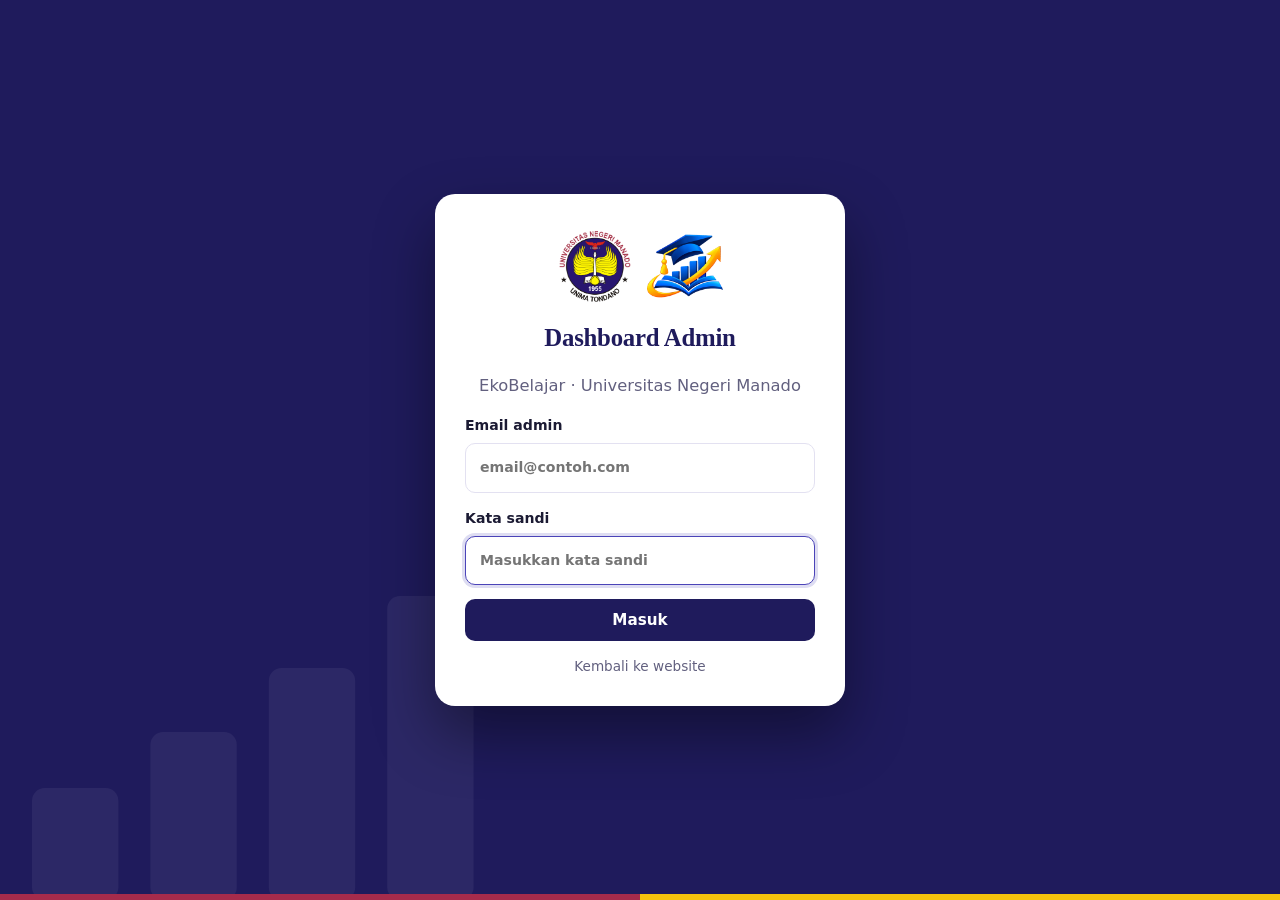
==== commit e0e659ad: "Add files via upload" ====
--- a/admin.html
+++ b/admin.html
@@ -19,7 +19,7 @@
   <!-- ===== LOGIN ===== -->
   <section id="login" class="login-wrap">
     <form id="loginForm" class="login-card" autocomplete="off">
-      <img src="logo-unima.png" alt="Logo UNIMA" class="login-logo">
+      <div class="login-logos"><img src="logo-unima.png" alt="Logo UNIMA" class="login-logo"><img src="[data-uri]" alt="Logo pendidikan dan pertumbuhan" class="login-logo"></div>
       <h1>Dashboard Admin</h1>
       <p class="muted">EkoBelajar · Universitas Negeri Manado</p>
       <label id="emailWrap" hidden>Email admin
@@ -39,7 +39,7 @@
 
     <aside class="ad-side">
       <div class="ad-brand">
-        <img src="logo-unima.png" alt="">
+        <div class="brand-logos"><img src="logo-unima.png" alt=""><img src="[data-uri]" alt=""></div>
         <div><b>EkoBelajar</b><small>Dashboard admin</small></div>
       </div>
 
--- a/style.css
+++ b/style.css
@@ -25,6 +25,7 @@
 .campus-inner { display: flex; align-items: center; gap: 14px; padding: 10px 0; }
 .logo-slot { position: relative; width: 56px; height: 56px; flex: none; display: grid; place-items: center; }
 .logo-slot img { max-width: 100%; max-height: 100%; object-fit: contain; display: block; }
+.logo-pair { display: flex; align-items: center; gap: 10px; flex: none; }
 .logo-hint { display: none; font-size: .58rem; line-height: 1.15; text-align: center; color: var(--muted); font-weight: 700; }
 .logo-slot.empty { border: 2px dashed var(--line); border-radius: 12px; }
 .logo-slot.empty img { display: none; }
@@ -278,6 +279,7 @@
   --nav-bg: rgba(19,18,31,.9); --hover: #26244a; --ok: #22a455; --bad: #ef4444; --ok-bg: #133222; --bad-bg: #3c1719; --example: #3a3210;
   --shadow: 0 1px 2px rgba(0,0,0,.4), 0 6px 18px rgba(0,0,0,.35); --shadow-lg: 0 2px 4px rgba(0,0,0,.5), 0 16px 36px rgba(0,0,0,.5);
 }
+[data-theme="dark"] .logo-slot-2 { background: #fff; border-radius: 12px; padding: 4px; }
 [data-theme="dark"] .logo-slot { background: #fff; border-radius: 12px; padding: 4px; }
 [data-theme="dark"] .filter-btn.active, [data-theme="dark"] .next, [data-theme="dark"] .done-btn { background: var(--primary-light); border-color: var(--primary-light); }
 [data-theme="dark"] .next:hover, [data-theme="dark"] .done-btn:hover { background: #6a63e0; }
@@ -289,6 +291,8 @@
 
 /* ===== HP / layar kecil ===== */
 @media (max-width: 640px) {
+  .logo-slot { width: 46px; height: 46px; }
+  .logo-pair { gap: 6px; }
   .qr-open { display: none !important; }
   .logo { font-size: 1.1rem; }
   .navbar nav { gap: 0; }
--- a/admin.css
+++ b/admin.css
@@ -19,7 +19,8 @@
 .login-card label { display: grid; gap: 6px; text-align: left; font-weight: 600; font-size: .88rem; }
 .login-card input { padding: 12px 14px; border: 1.5px solid var(--line); border-radius: 10px; font: inherit; }
 .login-card input:focus { outline: none; border-color: var(--primary-light); box-shadow: 0 0 0 3px rgba(75,68,184,.18); }
-.login-logo { width: 84px; height: 84px; object-fit: contain; margin: 0 auto; }
+.login-logos { display: flex; justify-content: center; align-items: center; gap: 14px; }
+.login-logo { width: 76px; height: 76px; object-fit: contain; margin: 0; }
 .login-card h1 { font-size: 1.55rem; color: var(--navy); }
 .back-link { color: var(--muted); font-size: .85rem; text-decoration: none; }
 .back-link:hover { color: var(--navy); text-decoration: underline; }
@@ -37,7 +38,8 @@
   z-index: 20;
 }
 .ad-brand { display: flex; align-items: center; gap: 12px; padding: 0 8px; }
-.ad-brand img { width: 46px; height: 46px; object-fit: contain; background: #fff; border-radius: 12px; padding: 4px; flex: none; }
+.brand-logos { display: flex; align-items: center; gap: 6px; flex: none; }
+.ad-brand img { width: 40px; height: 40px; object-fit: contain; background: #fff; border-radius: 12px; padding: 4px; flex: none; }
 .ad-brand b { display: block; font: 700 1.2rem/1.2 var(--serif); color: #fff; }
 .ad-brand small { color: #b9b6e6; font-size: .82rem; }
 
@@ -168,7 +170,7 @@
     padding: 10px 14px 8px; border-right: 0; border-bottom: 4px solid var(--gold); box-shadow: 0 4px 0 var(--crimson);
   }
   .ad-brand { padding: 0; flex: 1; }
-  .ad-brand img { width: 38px; height: 38px; }
+  .ad-brand img { width: 34px; height: 34px; }
   .ad-brand b { font-size: 1.05rem; }
   .ad-side-foot { margin: 0; display: flex; padding: 0; align-items: center; }
   .ad-link { display: none; }
